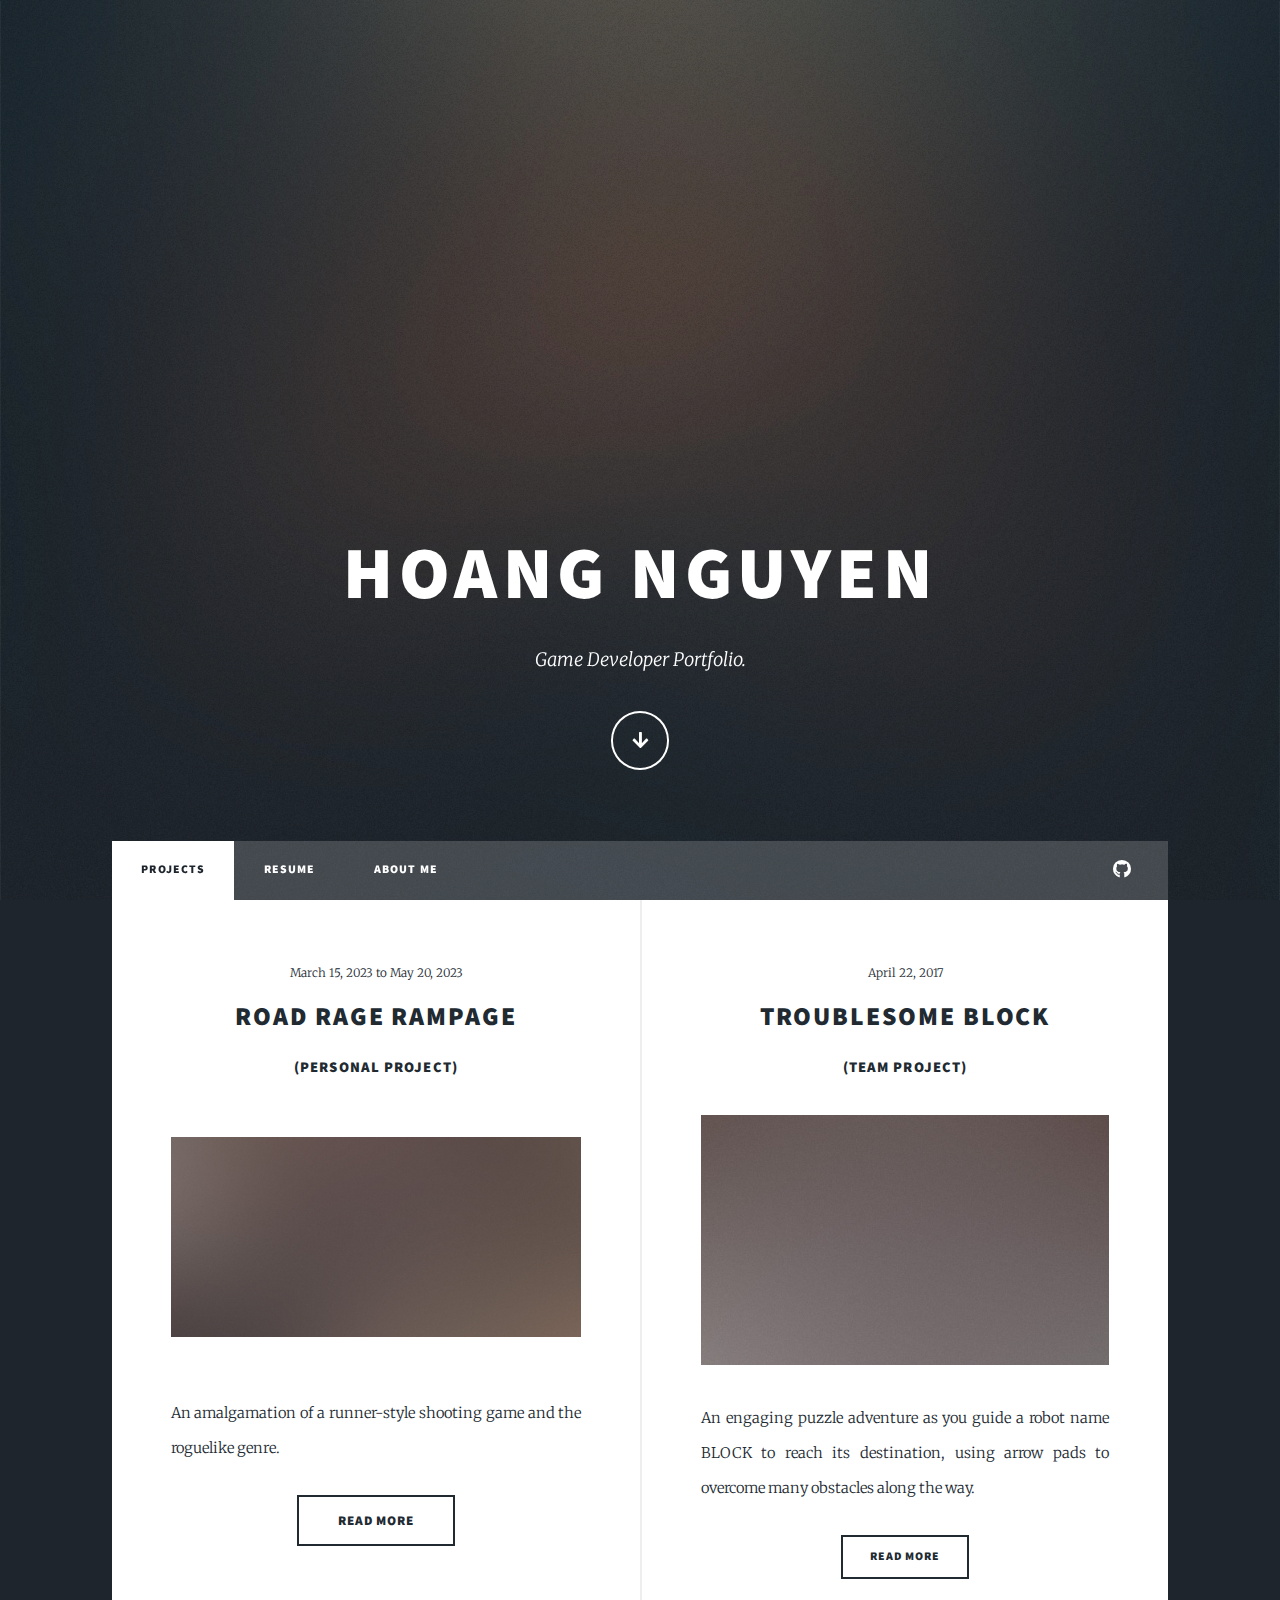
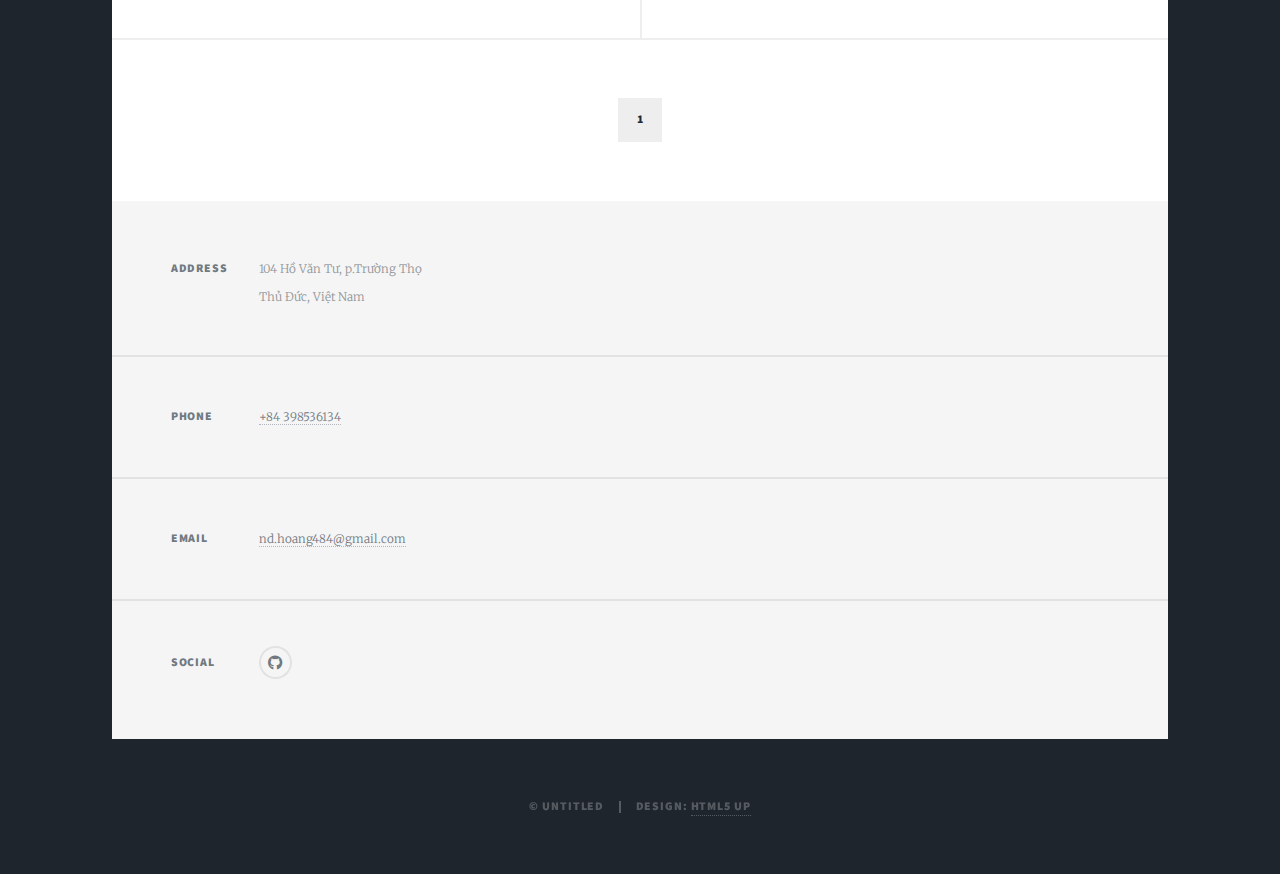
==== index.html @ 863457b5 "Add files via upload" ====
<!DOCTYPE HTML>
<!--
	Massively by HTML5 UP
	html5up.net | @ajlkn
	Free for personal and commercial use under the CCA 3.0 license (html5up.net/license)
-->
<html>
	<head>
		<title>HoangNguyen's Portfolio</title>
		<meta charset="utf-8" />
		<meta name="viewport" content="width=device-width, initial-scale=1, user-scalable=no" />
		<link rel="stylesheet" href="assets/css/main.css" />
		<noscript><link rel="stylesheet" href="assets/css/noscript.css" /></noscript>
	</head>
	<body class="is-preload">

		<!-- Wrapper -->
			<div id="wrapper" class="fade-in">

				<!-- Intro -->
					<div id="intro">
						<h1>Hoang Nguyen</h1>
						<p>Game Developer Portfolio.</p>
						<ul class="actions">
							<li><a href="#header" class="button icon solid solo fa-arrow-down scrolly">Continue</a></li>
						</ul>
					</div>

				<!-- Header -->
					<header id="header">
						<a class="logo">Projects</a>
					</header>

				<!-- Nav -->
					<nav id="nav">
						<ul class="links">
							<li class="active"><a href="index.html">Projects</a></li>
							<li><a href="generic.html">Resume</a></li>
							<li><a href="elements.html">About me</a></li>
						</ul>
						<ul class="icons">
							<!-- <li><a href="#" class="icon brands fa-twitter"><span class="label">Twitter</span></a></li>
							<li><a href="#" class="icon brands fa-facebook-f"><span class="label">Facebook</span></a></li>
							<li><a href="#" class="icon brands fa-instagram"><span class="label">Instagram</span></a></li> -->
							<li><a href="#" class="icon brands fa-github"><span class="label">GitHub</span></a></li>
						</ul>
					</nav>

				<!-- Main -->
					<div id="main">
						<!-- Posts -->
							<section class="posts">
								<article>
									<header>
										<span class="date">March 15, 2023 to May 20, 2023</span>
										<h2><a href="roadragerampage.html">Road Rage Rampage</a></h2>
										<h4>(personal project)</h4>
									</header>
									<a class="image main"><img src="images/pic01.jpg" alt="" /></a>
									<p>An amalgamation of a runner-style shooting game and the roguelike genre.</p>
									<ul class="actions special">
										<li><a href="roadragerampage.html" class="button large">Read more</a></li>
									</ul>
								</article>

								<article>
									<header>
										<span class="date">April 22, 2017</span>
										<h2><a href="troublesomeBlock.html">Troublesome BLOCK</a></h2>
										<h4>(team project)</h4>
									</header>
									<a href="#" class="image fit"><img src="images/pic03.jpg" alt="" /></a>
									<p>An engaging puzzle adventure as you guide a robot name BLOCK to reach its destination, using arrow pads to overcome many obstacles along the way.</p>
									<ul class="actions special">
										<li><a href="troublesomeBlock.html" class="button">Read more</a></li>
									</ul>
								</article>
								
							</section>

						<!-- Footer -->
							<footer>
								<div class="pagination">
									<!--<a href="#" class="previous">Prev</a>-->
									<a href="#" class="page active">1</a>
									<!-- <a href="#" class="page">2</a>
									<a href="#" class="page">3</a>
									<span class="extra">&hellip;</span>
									<a href="#" class="page">8</a>
									<a href="#" class="page">9</a>
									<a href="#" class="page">10</a>
									<a href="#" class="next">Next</a> -->
								</div>
							</footer>

					</div>

				<!-- Footer -->
					<footer id="footer">
						<section class="split contact">
							<section class="alt">
								<h3>Address</h3>
								<p>104 Hồ Văn Tư, p.Trường Thọ<br />
								Thủ Đức, Việt Nam</p>
							</section>
							<section>
								<h3>Phone</h3>
								<p><a>+84 398536134</a></p>
							</section>
							<section>
								<h3>Email</h3>
								<p><a>nd.hoang484@gmail.com</a></p>
							</section>
							<section>
								<h3>Social</h3>
								<ul class="icons alt">
									<li><a href="#" class="icon brands alt fa-github"><span class="label">GitHub</span></a></li>
								</ul>
							</section>
						</section>
					</footer>

				<!-- Copyright -->
					<div id="copyright">
						<ul><li>&copy; Untitled</li><li>Design: <a href="https://html5up.net">HTML5 UP</a></li></ul>
					</div>

			</div>

		<!-- Scripts -->
			<script src="assets/js/jquery.min.js"></script>
			<script src="assets/js/jquery.scrollex.min.js"></script>
			<script src="assets/js/jquery.scrolly.min.js"></script>
			<script src="assets/js/browser.min.js"></script>
			<script src="assets/js/breakpoints.min.js"></script>
			<script src="assets/js/util.js"></script>
			<script src="assets/js/main.js"></script>

	</body>
</html>
---- assets/css/main.css ----
@import url(fontawesome-all.min.css);
@import url("https://fonts.googleapis.com/css?family=Merriweather:300,700,300italic,700italic|Source+Sans+Pro:900");

/*
	Massively by HTML5 UP
	html5up.net | @ajlkn
	Free for personal and commercial use under the CCA 3.0 license (html5up.net/license)
*/
/* Three image containers (use 25% for four, and 50% for two, etc) */
.column {
	float: left;
	width: 33%;
	padding: 5px;
  }
  
  /* Clear floats after image containers */
  .row::after {
	content: "";
	clear: both;
	display: table;
  }

.video-container {
	position: relative;
	padding-bottom: 56.25%; /* 16:9 */
	height: 0;
  }
  .video-container iframe {
	position: absolute;
	top: 0;
	left: 0;
	width: 80%;
	height: 80%;
  }
html, body, div, span, applet, object,
iframe, h1, h2, h3, h4, h5, h6, p, blockquote,
pre, a, abbr, acronym, address, big, cite,
code, del, dfn, em, img, ins, kbd, q, s, samp,
small, strike, strong, sub, sup, tt, var, b,
u, i, center, dl, dt, dd, ol, ul, li, fieldset,
form, label, legend, table, caption, tbody,
tfoot, thead, tr, th, td, article, aside,
canvas, details, embed, figure, figcaption,
footer, header, hgroup, menu, nav, output, ruby,
section, summary, time, mark, audio, video {
	margin: 0;
	padding: 0;
	border: 0;
	font-size: 100%;
	font: inherit;
	vertical-align: baseline;}

article, aside, details, figcaption, figure,
footer, header, hgroup, menu, nav, section {
	display: block;}

body {
	line-height: 1;
}

ol, ul {
	list-style: none;
}

blockquote, q {
	quotes: none;
}

	blockquote:before, blockquote:after, q:before, q:after {
		content: '';
		content: none;
	}

table {
	border-collapse: collapse;
	border-spacing: 0;
}

body {
	-webkit-text-size-adjust: none;
}

mark {
	background-color: transparent;
	color: inherit;
}

input::-moz-focus-inner {
	border: 0;
	padding: 0;
}

input, select, textarea {
	-moz-appearance: none;
	-webkit-appearance: none;
	-ms-appearance: none;
	appearance: none;
}

/* Basic */

	@-ms-viewport {
		width: device-width;
	}

	body {
		-ms-overflow-style: scrollbar;
	}

	@media screen and (max-width: 480px) {

		html, body {
			min-width: 320px;
		}

	}

	html {
		box-sizing: border-box;
	}

	*, *:before, *:after {
		box-sizing: inherit;
	}

	body {
		background-color: #1e252d;
	}

		body.is-preload *, body.is-preload *:before, body.is-preload *:after {
			-moz-animation: none !important;
			-webkit-animation: none !important;
			-ms-animation: none !important;
			animation: none !important;
			-moz-transition: none !important;
			-webkit-transition: none !important;
			-ms-transition: none !important;
			transition: none !important;
		}

/* Type */

	html {
		font-size: 13pt;
	}

		@media screen and (max-width: 1680px) {

			html {
				font-size: 12pt;
			}

		}

		@media screen and (max-width: 1280px) {

			html {
				font-size: 11pt;
			}

		}

		@media screen and (max-width: 360px) {

			html {
				font-size: 10pt;
			}

		}

	body {
		color: #212931;
	}

	body, input, select, textarea {
		font-family: "Merriweather", Georgia, serif;
		font-weight: 300;
		font-size: 1rem;
		line-height: 2.375;
	}

	a {
		-moz-transition: color 0.2s ease-in-out, background-color 0.2s ease-in-out, border-color 0.2s ease-in-out, box-shadow 0.2s ease-in-out;
		-webkit-transition: color 0.2s ease-in-out, background-color 0.2s ease-in-out, border-color 0.2s ease-in-out, box-shadow 0.2s ease-in-out;
		-ms-transition: color 0.2s ease-in-out, background-color 0.2s ease-in-out, border-color 0.2s ease-in-out, box-shadow 0.2s ease-in-out;
		transition: color 0.2s ease-in-out, background-color 0.2s ease-in-out, border-color 0.2s ease-in-out, box-shadow 0.2s ease-in-out;
		border-bottom: dotted 1px;
		text-decoration: none;
	}

		a:hover {
			border-bottom-color: transparent;
		}

	strong, b {
		font-weight: 600;
	}

	em, i {
		font-style: italic;
	}

	p {
		text-align: justify;
		margin: 0 0 2rem 0;
	}

	h1, h2, h3, h4, h5, h6 {
		font-family: "Source Sans Pro", Helvetica, sans-serif;
		font-weight: 900;
		line-height: 1.5;
		letter-spacing: 0.075em;
		text-transform: uppercase;
		margin: 0 0 1rem 0;
	}

		h1 a, h2 a, h3 a, h4 a, h5 a, h6 a {
			border-bottom: 0;
			color: inherit;
			text-decoration: none;
		}

	h1 {
		font-size: 4rem;
		line-height: 1.1;
		margin: 0 0 2rem 0;
	}

	h2 {
		font-size: 1.75rem;
		line-height: 1.3;
		margin: 0 0 1.5rem 0;
	}

	h3 {
		font-size: 1.25rem;
		margin: 0 0 1.5rem 0;
	}

	h4 {
		font-size: 1rem;
	}

	h5 {
		font-size: 0.9rem;
	}

	h6 {
		font-size: 0.8rem;
	}

	sub {
		font-size: 0.8rem;
		position: relative;
		top: 0.5rem;
	}

	sup {
		font-size: 0.8rem;
		position: relative;
		top: -0.5rem;
	}

	blockquote {
		border-left: solid 4px;
		font-style: italic;
		margin: 0 0 2rem 0;
		padding: 0.5rem 0 0.5rem 2rem;
	}

	code {
		border: solid 2px;
		font-family: "Courier New", monospace;
		font-size: 0.9rem;
		margin: 0 0.25rem;
		padding: 0.25rem 0.65rem;
	}

	pre {
		-webkit-overflow-scrolling: touch;
		font-family: "Courier New", monospace;
		font-size: 0.9rem;
		margin: 0 0 2rem 0;
	}

		pre code {
			display: block;
			line-height: 1.75;
			padding: 1rem 1.5rem;
			overflow-x: auto;
		}

	hr {
		border: 0;
		border-bottom: solid 2px;
		margin: 3rem 0;
	}

		hr.major {
			margin: 5rem 0;
		}

	.align-left {
		text-align: left;
	}

	.align-center {
		text-align: center;
	}

	.align-right {
		text-align: right;
	}

	input, select, textarea {
		color: #212931;
	}

	a {
		color: #212931;
		border-bottom-color: rgba(33, 41, 49, 0.5);
	}

		a:hover {
			border-bottom-color: transparent;
			color: #18bfef !important;
		}

	strong, b {
		color: #212931;
	}

	h1, h2, h3, h4, h5, h6 {
		color: #212931;
	}

	blockquote {
		border-left-color: #eeeeee;
	}

	code {
		background: rgba(220, 220, 220, 0.25);
		border-color: #eeeeee;
	}

	hr {
		border-bottom-color: #eeeeee;
	}

/* Row */

	.row {
		display: flex;
		flex-wrap: wrap;
		box-sizing: border-box;
		align-items: stretch;
	}

		.row > * {
			box-sizing: border-box;
		}

		.row.gtr-uniform > * > :last-child {
			margin-bottom: 0;
		}

		.row.aln-left {
			justify-content: flex-start;
		}

		.row.aln-center {
			justify-content: center;
		}

		.row.aln-right {
			justify-content: flex-end;
		}

		.row.aln-top {
			align-items: flex-start;
		}

		.row.aln-middle {
			align-items: center;
		}

		.row.aln-bottom {
			align-items: flex-end;
		}

		.row > .imp {
			order: -1;
		}

		.row > .col-1 {
			width: 8.33333%;
		}

		.row > .off-1 {
			margin-left: 8.33333%;
		}

		.row > .col-2 {
			width: 16.66667%;
		}

		.row > .off-2 {
			margin-left: 16.66667%;
		}

		.row > .col-3 {
			width: 25%;
		}

		.row > .off-3 {
			margin-left: 25%;
		}

		.row > .col-4 {
			width: 33.33333%;
		}

		.row > .off-4 {
			margin-left: 33.33333%;
		}

		.row > .col-5 {
			width: 41.66667%;
		}

		.row > .off-5 {
			margin-left: 41.66667%;
		}

		.row > .col-6 {
			width: 50%;
		}

		.row > .off-6 {
			margin-left: 50%;
		}

		.row > .col-7 {
			width: 58.33333%;
		}

		.row > .off-7 {
			margin-left: 58.33333%;
		}

		.row > .col-8 {
			width: 66.66667%;
		}

		.row > .off-8 {
			margin-left: 66.66667%;
		}

		.row > .col-9 {
			width: 75%;
		}

		.row > .off-9 {
			margin-left: 75%;
		}

		.row > .col-10 {
			width: 83.33333%;
		}

		.row > .off-10 {
			margin-left: 83.33333%;
		}

		.row > .col-11 {
			width: 91.66667%;
		}

		.row > .off-11 {
			margin-left: 91.66667%;
		}

		.row > .col-12 {
			width: 100%;
		}

		.row > .off-12 {
			margin-left: 100%;
		}

		.row.gtr-0 {
			margin-top: 0;
			margin-left: 0rem;
		}

			.row.gtr-0 > * {
				padding: 0 0 0 0rem;
			}

			.row.gtr-0.gtr-uniform {
				margin-top: 0rem;
			}

				.row.gtr-0.gtr-uniform > * {
					padding-top: 0rem;
				}

		.row.gtr-25 {
			margin-top: 0;
			margin-left: -0.375rem;
		}

			.row.gtr-25 > * {
				padding: 0 0 0 0.375rem;
			}

			.row.gtr-25.gtr-uniform {
				margin-top: -0.375rem;
			}

				.row.gtr-25.gtr-uniform > * {
					padding-top: 0.375rem;
				}

		.row.gtr-50 {
			margin-top: 0;
			margin-left: -0.75rem;
		}

			.row.gtr-50 > * {
				padding: 0 0 0 0.75rem;
			}

			.row.gtr-50.gtr-uniform {
				margin-top: -0.75rem;
			}

				.row.gtr-50.gtr-uniform > * {
					padding-top: 0.75rem;
				}

		.row {
			margin-top: 0;
			margin-left: -1.5rem;
		}

			.row > * {
				padding: 0 0 0 1.5rem;
			}

			.row.gtr-uniform {
				margin-top: -1.5rem;
			}

				.row.gtr-uniform > * {
					padding-top: 1.5rem;
				}

		.row.gtr-150 {
			margin-top: 0;
			margin-left: -2.25rem;
		}

			.row.gtr-150 > * {
				padding: 0 0 0 2.25rem;
			}

			.row.gtr-150.gtr-uniform {
				margin-top: -2.25rem;
			}

				.row.gtr-150.gtr-uniform > * {
					padding-top: 2.25rem;
				}

		.row.gtr-200 {
			margin-top: 0;
			margin-left: -3rem;
		}

			.row.gtr-200 > * {
				padding: 0 0 0 3rem;
			}

			.row.gtr-200.gtr-uniform {
				margin-top: -3rem;
			}

				.row.gtr-200.gtr-uniform > * {
					padding-top: 3rem;
				}

		@media screen and (max-width: 1680px) {

			.row {
				display: flex;
				flex-wrap: wrap;
				box-sizing: border-box;
				align-items: stretch;
			}

				.row > * {
					box-sizing: border-box;
				}

				.row.gtr-uniform > * > :last-child {
					margin-bottom: 0;
				}

				.row.aln-left {
					justify-content: flex-start;
				}

				.row.aln-center {
					justify-content: center;
				}

				.row.aln-right {
					justify-content: flex-end;
				}

				.row.aln-top {
					align-items: flex-start;
				}

				.row.aln-middle {
					align-items: center;
				}

				.row.aln-bottom {
					align-items: flex-end;
				}

				.row > .imp-xlarge {
					order: -1;
				}

				.row > .col-1-xlarge {
					width: 8.33333%;
				}

				.row > .off-1-xlarge {
					margin-left: 8.33333%;
				}

				.row > .col-2-xlarge {
					width: 16.66667%;
				}

				.row > .off-2-xlarge {
					margin-left: 16.66667%;
				}

				.row > .col-3-xlarge {
					width: 25%;
				}

				.row > .off-3-xlarge {
					margin-left: 25%;
				}

				.row > .col-4-xlarge {
					width: 33.33333%;
				}

				.row > .off-4-xlarge {
					margin-left: 33.33333%;
				}

				.row > .col-5-xlarge {
					width: 41.66667%;
				}

				.row > .off-5-xlarge {
					margin-left: 41.66667%;
				}

				.row > .col-6-xlarge {
					width: 50%;
				}

				.row > .off-6-xlarge {
					margin-left: 50%;
				}

				.row > .col-7-xlarge {
					width: 58.33333%;
				}

				.row > .off-7-xlarge {
					margin-left: 58.33333%;
				}

				.row > .col-8-xlarge {
					width: 66.66667%;
				}

				.row > .off-8-xlarge {
					margin-left: 66.66667%;
				}

				.row > .col-9-xlarge {
					width: 75%;
				}

				.row > .off-9-xlarge {
					margin-left: 75%;
				}

				.row > .col-10-xlarge {
					width: 83.33333%;
				}

				.row > .off-10-xlarge {
					margin-left: 83.33333%;
				}

				.row > .col-11-xlarge {
					width: 91.66667%;
				}

				.row > .off-11-xlarge {
					margin-left: 91.66667%;
				}

				.row > .col-12-xlarge {
					width: 100%;
				}

				.row > .off-12-xlarge {
					margin-left: 100%;
				}

				.row.gtr-0 {
					margin-top: 0;
					margin-left: 0rem;
				}

					.row.gtr-0 > * {
						padding: 0 0 0 0rem;
					}

					.row.gtr-0.gtr-uniform {
						margin-top: 0rem;
					}

						.row.gtr-0.gtr-uniform > * {
							padding-top: 0rem;
						}

				.row.gtr-25 {
					margin-top: 0;
					margin-left: -0.375rem;
				}

					.row.gtr-25 > * {
						padding: 0 0 0 0.375rem;
					}

					.row.gtr-25.gtr-uniform {
						margin-top: -0.375rem;
					}

						.row.gtr-25.gtr-uniform > * {
							padding-top: 0.375rem;
						}

				.row.gtr-50 {
					margin-top: 0;
					margin-left: -0.75rem;
				}

					.row.gtr-50 > * {
						padding: 0 0 0 0.75rem;
					}

					.row.gtr-50.gtr-uniform {
						margin-top: -0.75rem;
					}

						.row.gtr-50.gtr-uniform > * {
							padding-top: 0.75rem;
						}

				.row {
					margin-top: 0;
					margin-left: -1.5rem;
				}

					.row > * {
						padding: 0 0 0 1.5rem;
					}

					.row.gtr-uniform {
						margin-top: -1.5rem;
					}

						.row.gtr-uniform > * {
							padding-top: 1.5rem;
						}

				.row.gtr-150 {
					margin-top: 0;
					margin-left: -2.25rem;
				}

					.row.gtr-150 > * {
						padding: 0 0 0 2.25rem;
					}

					.row.gtr-150.gtr-uniform {
						margin-top: -2.25rem;
					}

						.row.gtr-150.gtr-uniform > * {
							padding-top: 2.25rem;
						}

				.row.gtr-200 {
					margin-top: 0;
					margin-left: -3rem;
				}

					.row.gtr-200 > * {
						padding: 0 0 0 3rem;
					}

					.row.gtr-200.gtr-uniform {
						margin-top: -3rem;
					}

						.row.gtr-200.gtr-uniform > * {
							padding-top: 3rem;
						}

		}

		@media screen and (max-width: 1280px) {

			.row {
				display: flex;
				flex-wrap: wrap;
				box-sizing: border-box;
				align-items: stretch;
			}

				.row > * {
					box-sizing: border-box;
				}

				.row.gtr-uniform > * > :last-child {
					margin-bottom: 0;
				}

				.row.aln-left {
					justify-content: flex-start;
				}

				.row.aln-center {
					justify-content: center;
				}

				.row.aln-right {
					justify-content: flex-end;
				}

				.row.aln-top {
					align-items: flex-start;
				}

				.row.aln-middle {
					align-items: center;
				}

				.row.aln-bottom {
					align-items: flex-end;
				}

				.row > .imp-large {
					order: -1;
				}

				.row > .col-1-large {
					width: 8.33333%;
				}

				.row > .off-1-large {
					margin-left: 8.33333%;
				}

				.row > .col-2-large {
					width: 16.66667%;
				}

				.row > .off-2-large {
					margin-left: 16.66667%;
				}

				.row > .col-3-large {
					width: 25%;
				}

				.row > .off-3-large {
					margin-left: 25%;
				}

				.row > .col-4-large {
					width: 33.33333%;
				}

				.row > .off-4-large {
					margin-left: 33.33333%;
				}

				.row > .col-5-large {
					width: 41.66667%;
				}

				.row > .off-5-large {
					margin-left: 41.66667%;
				}

				.row > .col-6-large {
					width: 50%;
				}

				.row > .off-6-large {
					margin-left: 50%;
				}

				.row > .col-7-large {
					width: 58.33333%;
				}

				.row > .off-7-large {
					margin-left: 58.33333%;
				}

				.row > .col-8-large {
					width: 66.66667%;
				}

				.row > .off-8-large {
					margin-left: 66.66667%;
				}

				.row > .col-9-large {
					width: 75%;
				}

				.row > .off-9-large {
					margin-left: 75%;
				}

				.row > .col-10-large {
					width: 83.33333%;
				}

				.row > .off-10-large {
					margin-left: 83.33333%;
				}

				.row > .col-11-large {
					width: 91.66667%;
				}

				.row > .off-11-large {
					margin-left: 91.66667%;
				}

				.row > .col-12-large {
					width: 100%;
				}

				.row > .off-12-large {
					margin-left: 100%;
				}

				.row.gtr-0 {
					margin-top: 0;
					margin-left: 0rem;
				}

					.row.gtr-0 > * {
						padding: 0 0 0 0rem;
					}

					.row.gtr-0.gtr-uniform {
						margin-top: 0rem;
					}

						.row.gtr-0.gtr-uniform > * {
							padding-top: 0rem;
						}

				.row.gtr-25 {
					margin-top: 0;
					margin-left: -0.375rem;
				}

					.row.gtr-25 > * {
						padding: 0 0 0 0.375rem;
					}

					.row.gtr-25.gtr-uniform {
						margin-top: -0.375rem;
					}

						.row.gtr-25.gtr-uniform > * {
							padding-top: 0.375rem;
						}

				.row.gtr-50 {
					margin-top: 0;
					margin-left: -0.75rem;
				}

					.row.gtr-50 > * {
						padding: 0 0 0 0.75rem;
					}

					.row.gtr-50.gtr-uniform {
						margin-top: -0.75rem;
					}

						.row.gtr-50.gtr-uniform > * {
							padding-top: 0.75rem;
						}

				.row {
					margin-top: 0;
					margin-left: -1.5rem;
				}

					.row > * {
						padding: 0 0 0 1.5rem;
					}

					.row.gtr-uniform {
						margin-top: -1.5rem;
					}

						.row.gtr-uniform > * {
							padding-top: 1.5rem;
						}

				.row.gtr-150 {
					margin-top: 0;
					margin-left: -2.25rem;
				}

					.row.gtr-150 > * {
						padding: 0 0 0 2.25rem;
					}

					.row.gtr-150.gtr-uniform {
						margin-top: -2.25rem;
					}

						.row.gtr-150.gtr-uniform > * {
							padding-top: 2.25rem;
						}

				.row.gtr-200 {
					margin-top: 0;
					margin-left: -3rem;
				}

					.row.gtr-200 > * {
						padding: 0 0 0 3rem;
					}

					.row.gtr-200.gtr-uniform {
						margin-top: -3rem;
					}

						.row.gtr-200.gtr-uniform > * {
							padding-top: 3rem;
						}

		}

		@media screen and (max-width: 980px) {

			.row {
				display: flex;
				flex-wrap: wrap;
				box-sizing: border-box;
				align-items: stretch;
			}

				.row > * {
					box-sizing: border-box;
				}

				.row.gtr-uniform > * > :last-child {
					margin-bottom: 0;
				}

				.row.aln-left {
					justify-content: flex-start;
				}

				.row.aln-center {
					justify-content: center;
				}

				.row.aln-right {
					justify-content: flex-end;
				}

				.row.aln-top {
					align-items: flex-start;
				}

				.row.aln-middle {
					align-items: center;
				}

				.row.aln-bottom {
					align-items: flex-end;
				}

				.row > .imp-medium {
					order: -1;
				}

				.row > .col-1-medium {
					width: 8.33333%;
				}

				.row > .off-1-medium {
					margin-left: 8.33333%;
				}

				.row > .col-2-medium {
					width: 16.66667%;
				}

				.row > .off-2-medium {
					margin-left: 16.66667%;
				}

				.row > .col-3-medium {
					width: 25%;
				}

				.row > .off-3-medium {
					margin-left: 25%;
				}

				.row > .col-4-medium {
					width: 33.33333%;
				}

				.row > .off-4-medium {
					margin-left: 33.33333%;
				}

				.row > .col-5-medium {
					width: 41.66667%;
				}

				.row > .off-5-medium {
					margin-left: 41.66667%;
				}

				.row > .col-6-medium {
					width: 50%;
				}

				.row > .off-6-medium {
					margin-left: 50%;
				}

				.row > .col-7-medium {
					width: 58.33333%;
				}

				.row > .off-7-medium {
					margin-left: 58.33333%;
				}

				.row > .col-8-medium {
					width: 66.66667%;
				}

				.row > .off-8-medium {
					margin-left: 66.66667%;
				}

				.row > .col-9-medium {
					width: 75%;
				}

				.row > .off-9-medium {
					margin-left: 75%;
				}

				.row > .col-10-medium {
					width: 83.33333%;
				}

				.row > .off-10-medium {
					margin-left: 83.33333%;
				}

				.row > .col-11-medium {
					width: 91.66667%;
				}

				.row > .off-11-medium {
					margin-left: 91.66667%;
				}

				.row > .col-12-medium {
					width: 100%;
				}

				.row > .off-12-medium {
					margin-left: 100%;
				}

				.row.gtr-0 {
					margin-top: 0;
					margin-left: 0rem;
				}

					.row.gtr-0 > * {
						padding: 0 0 0 0rem;
					}

					.row.gtr-0.gtr-uniform {
						margin-top: 0rem;
					}

						.row.gtr-0.gtr-uniform > * {
							padding-top: 0rem;
						}

				.row.gtr-25 {
					margin-top: 0;
					margin-left: -0.375rem;
				}

					.row.gtr-25 > * {
						padding: 0 0 0 0.375rem;
					}

					.row.gtr-25.gtr-uniform {
						margin-top: -0.375rem;
					}

						.row.gtr-25.gtr-uniform > * {
							padding-top: 0.375rem;
						}

				.row.gtr-50 {
					margin-top: 0;
					margin-left: -0.75rem;
				}

					.row.gtr-50 > * {
						padding: 0 0 0 0.75rem;
					}

					.row.gtr-50.gtr-uniform {
						margin-top: -0.75rem;
					}

						.row.gtr-50.gtr-uniform > * {
							padding-top: 0.75rem;
						}

				.row {
					margin-top: 0;
					margin-left: -1.5rem;
				}

					.row > * {
						padding: 0 0 0 1.5rem;
					}

					.row.gtr-uniform {
						margin-top: -1.5rem;
					}

						.row.gtr-uniform > * {
							padding-top: 1.5rem;
						}

				.row.gtr-150 {
					margin-top: 0;
					margin-left: -2.25rem;
				}

					.row.gtr-150 > * {
						padding: 0 0 0 2.25rem;
					}

					.row.gtr-150.gtr-uniform {
						margin-top: -2.25rem;
					}

						.row.gtr-150.gtr-uniform > * {
							padding-top: 2.25rem;
						}

				.row.gtr-200 {
					margin-top: 0;
					margin-left: -3rem;
				}

					.row.gtr-200 > * {
						padding: 0 0 0 3rem;
					}

					.row.gtr-200.gtr-uniform {
						margin-top: -3rem;
					}

						.row.gtr-200.gtr-uniform > * {
							padding-top: 3rem;
						}

		}

		@media screen and (max-width: 736px) {

			.row {
				display: flex;
				flex-wrap: wrap;
				box-sizing: border-box;
				align-items: stretch;
			}

				.row > * {
					box-sizing: border-box;
				}

				.row.gtr-uniform > * > :last-child {
					margin-bottom: 0;
				}

				.row.aln-left {
					justify-content: flex-start;
				}

				.row.aln-center {
					justify-content: center;
				}

				.row.aln-right {
					justify-content: flex-end;
				}

				.row.aln-top {
					align-items: flex-start;
				}

				.row.aln-middle {
					align-items: center;
				}

				.row.aln-bottom {
					align-items: flex-end;
				}

				.row > .imp-small {
					order: -1;
				}

				.row > .col-1-small {
					width: 8.33333%;
				}

				.row > .off-1-small {
					margin-left: 8.33333%;
				}

				.row > .col-2-small {
					width: 16.66667%;
				}

				.row > .off-2-small {
					margin-left: 16.66667%;
				}

				.row > .col-3-small {
					width: 25%;
				}

				.row > .off-3-small {
					margin-left: 25%;
				}

				.row > .col-4-small {
					width: 33.33333%;
				}

				.row > .off-4-small {
					margin-left: 33.33333%;
				}

				.row > .col-5-small {
					width: 41.66667%;
				}

				.row > .off-5-small {
					margin-left: 41.66667%;
				}

				.row > .col-6-small {
					width: 50%;
				}

				.row > .off-6-small {
					margin-left: 50%;
				}

				.row > .col-7-small {
					width: 58.33333%;
				}

				.row > .off-7-small {
					margin-left: 58.33333%;
				}

				.row > .col-8-small {
					width: 66.66667%;
				}

				.row > .off-8-small {
					margin-left: 66.66667%;
				}

				.row > .col-9-small {
					width: 75%;
				}

				.row > .off-9-small {
					margin-left: 75%;
				}

				.row > .col-10-small {
					width: 83.33333%;
				}

				.row > .off-10-small {
					margin-left: 83.33333%;
				}

				.row > .col-11-small {
					width: 91.66667%;
				}

				.row > .off-11-small {
					margin-left: 91.66667%;
				}

				.row > .col-12-small {
					width: 100%;
				}

				.row > .off-12-small {
					margin-left: 100%;
				}

				.row.gtr-0 {
					margin-top: 0;
					margin-left: 0rem;
				}

					.row.gtr-0 > * {
						padding: 0 0 0 0rem;
					}

					.row.gtr-0.gtr-uniform {
						margin-top: 0rem;
					}

						.row.gtr-0.gtr-uniform > * {
							padding-top: 0rem;
						}

				.row.gtr-25 {
					margin-top: 0;
					margin-left: -0.375rem;
				}

					.row.gtr-25 > * {
						padding: 0 0 0 0.375rem;
					}

					.row.gtr-25.gtr-uniform {
						margin-top: -0.375rem;
					}

						.row.gtr-25.gtr-uniform > * {
							padding-top: 0.375rem;
						}

				.row.gtr-50 {
					margin-top: 0;
					margin-left: -0.75rem;
				}

					.row.gtr-50 > * {
						padding: 0 0 0 0.75rem;
					}

					.row.gtr-50.gtr-uniform {
						margin-top: -0.75rem;
					}

						.row.gtr-50.gtr-uniform > * {
							padding-top: 0.75rem;
						}

				.row {
					margin-top: 0;
					margin-left: -1.5rem;
				}

					.row > * {
						padding: 0 0 0 1.5rem;
					}

					.row.gtr-uniform {
						margin-top: -1.5rem;
					}

						.row.gtr-uniform > * {
							padding-top: 1.5rem;
						}

				.row.gtr-150 {
					margin-top: 0;
					margin-left: -2.25rem;
				}

					.row.gtr-150 > * {
						padding: 0 0 0 2.25rem;
					}

					.row.gtr-150.gtr-uniform {
						margin-top: -2.25rem;
					}

						.row.gtr-150.gtr-uniform > * {
							padding-top: 2.25rem;
						}

				.row.gtr-200 {
					margin-top: 0;
					margin-left: -3rem;
				}

					.row.gtr-200 > * {
						padding: 0 0 0 3rem;
					}

					.row.gtr-200.gtr-uniform {
						margin-top: -3rem;
					}

						.row.gtr-200.gtr-uniform > * {
							padding-top: 3rem;
						}

		}

		@media screen and (max-width: 480px) {

			.row {
				display: flex;
				flex-wrap: wrap;
				box-sizing: border-box;
				align-items: stretch;
			}

				.row > * {
					box-sizing: border-box;
				}

				.row.gtr-uniform > * > :last-child {
					margin-bottom: 0;
				}

				.row.aln-left {
					justify-content: flex-start;
				}

				.row.aln-center {
					justify-content: center;
				}

				.row.aln-right {
					justify-content: flex-end;
				}

				.row.aln-top {
					align-items: flex-start;
				}

				.row.aln-middle {
					align-items: center;
				}

				.row.aln-bottom {
					align-items: flex-end;
				}

				.row > .imp-xsmall {
					order: -1;
				}

				.row > .col-1-xsmall {
					width: 8.33333%;
				}

				.row > .off-1-xsmall {
					margin-left: 8.33333%;
				}

				.row > .col-2-xsmall {
					width: 16.66667%;
				}

				.row > .off-2-xsmall {
					margin-left: 16.66667%;
				}

				.row > .col-3-xsmall {
					width: 25%;
				}

				.row > .off-3-xsmall {
					margin-left: 25%;
				}

				.row > .col-4-xsmall {
					width: 33.33333%;
				}

				.row > .off-4-xsmall {
					margin-left: 33.33333%;
				}

				.row > .col-5-xsmall {
					width: 41.66667%;
				}

				.row > .off-5-xsmall {
					margin-left: 41.66667%;
				}

				.row > .col-6-xsmall {
					width: 50%;
				}

				.row > .off-6-xsmall {
					margin-left: 50%;
				}

				.row > .col-7-xsmall {
					width: 58.33333%;
				}

				.row > .off-7-xsmall {
					margin-left: 58.33333%;
				}

				.row > .col-8-xsmall {
					width: 66.66667%;
				}

				.row > .off-8-xsmall {
					margin-left: 66.66667%;
				}

				.row > .col-9-xsmall {
					width: 75%;
				}

				.row > .off-9-xsmall {
					margin-left: 75%;
				}

				.row > .col-10-xsmall {
					width: 83.33333%;
				}

				.row > .off-10-xsmall {
					margin-left: 83.33333%;
				}

				.row > .col-11-xsmall {
					width: 91.66667%;
				}

				.row > .off-11-xsmall {
					margin-left: 91.66667%;
				}

				.row > .col-12-xsmall {
					width: 100%;
				}

				.row > .off-12-xsmall {
					margin-left: 100%;
				}

				.row.gtr-0 {
					margin-top: 0;
					margin-left: 0rem;
				}

					.row.gtr-0 > * {
						padding: 0 0 0 0rem;
					}

					.row.gtr-0.gtr-uniform {
						margin-top: 0rem;
					}

						.row.gtr-0.gtr-uniform > * {
							padding-top: 0rem;
						}

				.row.gtr-25 {
					margin-top: 0;
					margin-left: -0.375rem;
				}

					.row.gtr-25 > * {
						padding: 0 0 0 0.375rem;
					}

					.row.gtr-25.gtr-uniform {
						margin-top: -0.375rem;
					}

						.row.gtr-25.gtr-uniform > * {
							padding-top: 0.375rem;
						}

				.row.gtr-50 {
					margin-top: 0;
					margin-left: -0.75rem;
				}

					.row.gtr-50 > * {
						padding: 0 0 0 0.75rem;
					}

					.row.gtr-50.gtr-uniform {
						margin-top: -0.75rem;
					}

						.row.gtr-50.gtr-uniform > * {
							padding-top: 0.75rem;
						}

				.row {
					margin-top: 0;
					margin-left: -1.5rem;
				}

					.row > * {
						padding: 0 0 0 1.5rem;
					}

					.row.gtr-uniform {
						margin-top: -1.5rem;
					}

						.row.gtr-uniform > * {
							padding-top: 1.5rem;
						}

				.row.gtr-150 {
					margin-top: 0;
					margin-left: -2.25rem;
				}

					.row.gtr-150 > * {
						padding: 0 0 0 2.25rem;
					}

					.row.gtr-150.gtr-uniform {
						margin-top: -2.25rem;
					}

						.row.gtr-150.gtr-uniform > * {
							padding-top: 2.25rem;
						}

				.row.gtr-200 {
					margin-top: 0;
					margin-left: -3rem;
				}

					.row.gtr-200 > * {
						padding: 0 0 0 3rem;
					}

					.row.gtr-200.gtr-uniform {
						margin-top: -3rem;
					}

						.row.gtr-200.gtr-uniform > * {
							padding-top: 3rem;
						}

		}

		@media screen and (max-width: 360px) {

			.row {
				display: flex;
				flex-wrap: wrap;
				box-sizing: border-box;
				align-items: stretch;
			}

				.row > * {
					box-sizing: border-box;
				}

				.row.gtr-uniform > * > :last-child {
					margin-bottom: 0;
				}

				.row.aln-left {
					justify-content: flex-start;
				}

				.row.aln-center {
					justify-content: center;
				}

				.row.aln-right {
					justify-content: flex-end;
				}

				.row.aln-top {
					align-items: flex-start;
				}

				.row.aln-middle {
					align-items: center;
				}

				.row.aln-bottom {
					align-items: flex-end;
				}

				.row > .imp-xxsmall {
					order: -1;
				}

				.row > .col-1-xxsmall {
					width: 8.33333%;
				}

				.row > .off-1-xxsmall {
					margin-left: 8.33333%;
				}

				.row > .col-2-xxsmall {
					width: 16.66667%;
				}

				.row > .off-2-xxsmall {
					margin-left: 16.66667%;
				}

				.row > .col-3-xxsmall {
					width: 25%;
				}

				.row > .off-3-xxsmall {
					margin-left: 25%;
				}

				.row > .col-4-xxsmall {
					width: 33.33333%;
				}

				.row > .off-4-xxsmall {
					margin-left: 33.33333%;
				}

				.row > .col-5-xxsmall {
					width: 41.66667%;
				}

				.row > .off-5-xxsmall {
					margin-left: 41.66667%;
				}

				.row > .col-6-xxsmall {
					width: 50%;
				}

				.row > .off-6-xxsmall {
					margin-left: 50%;
				}

				.row > .col-7-xxsmall {
					width: 58.33333%;
				}

				.row > .off-7-xxsmall {
					margin-left: 58.33333%;
				}

				.row > .col-8-xxsmall {
					width: 66.66667%;
				}

				.row > .off-8-xxsmall {
					margin-left: 66.66667%;
				}

				.row > .col-9-xxsmall {
					width: 75%;
				}

				.row > .off-9-xxsmall {
					margin-left: 75%;
				}

				.row > .col-10-xxsmall {
					width: 83.33333%;
				}

				.row > .off-10-xxsmall {
					margin-left: 83.33333%;
				}

				.row > .col-11-xxsmall {
					width: 91.66667%;
				}

				.row > .off-11-xxsmall {
					margin-left: 91.66667%;
				}

				.row > .col-12-xxsmall {
					width: 100%;
				}

				.row > .off-12-xxsmall {
					margin-left: 100%;
				}

				.row.gtr-0 {
					margin-top: 0;
					margin-left: 0rem;
				}

					.row.gtr-0 > * {
						padding: 0 0 0 0rem;
					}

					.row.gtr-0.gtr-uniform {
						margin-top: 0rem;
					}

						.row.gtr-0.gtr-uniform > * {
							padding-top: 0rem;
						}

				.row.gtr-25 {
					margin-top: 0;
					margin-left: -0.375rem;
				}

					.row.gtr-25 > * {
						padding: 0 0 0 0.375rem;
					}

					.row.gtr-25.gtr-uniform {
						margin-top: -0.375rem;
					}

						.row.gtr-25.gtr-uniform > * {
							padding-top: 0.375rem;
						}

				.row.gtr-50 {
					margin-top: 0;
					margin-left: -0.75rem;
				}

					.row.gtr-50 > * {
						padding: 0 0 0 0.75rem;
					}

					.row.gtr-50.gtr-uniform {
						margin-top: -0.75rem;
					}

						.row.gtr-50.gtr-uniform > * {
							padding-top: 0.75rem;
						}

				.row {
					margin-top: 0;
					margin-left: -1.5rem;
				}

					.row > * {
						padding: 0 0 0 1.5rem;
					}

					.row.gtr-uniform {
						margin-top: -1.5rem;
					}

						.row.gtr-uniform > * {
							padding-top: 1.5rem;
						}

				.row.gtr-150 {
					margin-top: 0;
					margin-left: -2.25rem;
				}

					.row.gtr-150 > * {
						padding: 0 0 0 2.25rem;
					}

					.row.gtr-150.gtr-uniform {
						margin-top: -2.25rem;
					}

						.row.gtr-150.gtr-uniform > * {
							padding-top: 2.25rem;
						}

				.row.gtr-200 {
					margin-top: 0;
					margin-left: -3rem;
				}

					.row.gtr-200 > * {
						padding: 0 0 0 3rem;
					}

					.row.gtr-200.gtr-uniform {
						margin-top: -3rem;
					}

						.row.gtr-200.gtr-uniform > * {
							padding-top: 3rem;
						}

		}

/* Box */

	.box {
		border: solid 2px;
		margin-bottom: 2rem;
		padding: 1.5rem;
	}

		.box > :last-child,
		.box > :last-child > :last-child,
		.box > :last-child > :last-child > :last-child {
			margin-bottom: 0;
		}

		.box.alt {
			border: 0;
			border-radius: 0;
			padding: 0;
		}

	.box {
		border-color: #eeeeee;
	}

/* Button */

	input[type="submit"],
	input[type="reset"],
	input[type="button"],
	button,
	.button {
		-moz-appearance: none;
		-webkit-appearance: none;
		-ms-appearance: none;
		appearance: none;
		-moz-transition: background-color 0.2s ease-in-out, box-shadow 0.2s ease-in-out, color 0.2s ease-in-out;
		-webkit-transition: background-color 0.2s ease-in-out, box-shadow 0.2s ease-in-out, color 0.2s ease-in-out;
		-ms-transition: background-color 0.2s ease-in-out, box-shadow 0.2s ease-in-out, color 0.2s ease-in-out;
		transition: background-color 0.2s ease-in-out, box-shadow 0.2s ease-in-out, color 0.2s ease-in-out;
		border: 0;
		border-radius: 0;
		cursor: pointer;
		display: inline-block;
		font-family: "Source Sans Pro", Helvetica, sans-serif;
		font-size: 0.8rem;
		font-weight: 900;
		letter-spacing: 0.075em;
		height: 3rem;
		line-height: 3rem;
		padding: 0 2rem;
		text-align: center;
		text-decoration: none;
		text-transform: uppercase;
		white-space: nowrap;
	}

		input[type="submit"].icon:before,
		input[type="reset"].icon:before,
		input[type="button"].icon:before,
		button.icon:before,
		.button.icon:before {
			margin-right: 0.5rem;
		}

		input[type="submit"].icon.solo,
		input[type="reset"].icon.solo,
		input[type="button"].icon.solo,
		button.icon.solo,
		.button.icon.solo {
			position: relative;
			width: 4rem;
			height: 4rem;
			line-height: 4rem;
			border-radius: 4rem;
			text-indent: 4rem;
			overflow: hidden;
			padding: 0;
			white-space: nowrap;
		}

			input[type="submit"].icon.solo:before,
			input[type="reset"].icon.solo:before,
			input[type="button"].icon.solo:before,
			button.icon.solo:before,
			.button.icon.solo:before {
				position: absolute;
				display: block;
				top: 0;
				left: 0;
				width: inherit;
				height: inherit;
				line-height: inherit;
				font-size: 1.25rem;
				margin-right: 0;
				text-align: center;
				text-indent: 0;
			}

		input[type="submit"].fit,
		input[type="reset"].fit,
		input[type="button"].fit,
		button.fit,
		.button.fit {
			width: 100%;
		}

		input[type="submit"].small,
		input[type="reset"].small,
		input[type="button"].small,
		button.small,
		.button.small {
			font-size: 0.7rem;
			height: 2.5rem;
			line-height: 2.5rem;
			padding: 0 1.5rem;
		}

		input[type="submit"].large,
		input[type="reset"].large,
		input[type="button"].large,
		button.large,
		.button.large {
			font-size: 0.9rem;
			height: 3.5rem;
			line-height: 3.5rem;
			padding: 0 2.75rem;
		}

		@media screen and (max-width: 980px) {

			input[type="submit"],
			input[type="reset"],
			input[type="button"],
			button,
			.button {
				font-size: 0.9rem;
				height: 3.25rem;
				line-height: 3.25rem;
			}

				input[type="submit"].large,
				input[type="reset"].large,
				input[type="button"].large,
				button.large,
				.button.large {
					font-size: 1rem;
					height: 3.75rem;
					line-height: 3.75rem;
				}

		}

		input[type="submit"].disabled, input[type="submit"]:disabled,
		input[type="reset"].disabled,
		input[type="reset"]:disabled,
		input[type="button"].disabled,
		input[type="button"]:disabled,
		button.disabled,
		button:disabled,
		.button.disabled,
		.button:disabled {
			pointer-events: none;
			opacity: 0.25;
		}

	input[type="submit"],
	input[type="reset"],
	input[type="button"],
	button,
	.button {
		background-color: transparent;
		box-shadow: inset 0 0 0 2px #212931;
		color: #212931 !important;
	}

		input[type="submit"]:hover,
		input[type="reset"]:hover,
		input[type="button"]:hover,
		button:hover,
		.button:hover {
			box-shadow: inset 0 0 0 2px #18bfef;
			color: #18bfef !important;
		}

		input[type="submit"].primary,
		input[type="reset"].primary,
		input[type="button"].primary,
		button.primary,
		.button.primary {
			background-color: #212931;
			box-shadow: none;
			color: #ffffff !important;
		}

			input[type="submit"].primary:hover,
			input[type="reset"].primary:hover,
			input[type="button"].primary:hover,
			button.primary:hover,
			.button.primary:hover {
				background-color: #18bfef;
			}

/* Form */

	form {
		margin: 0 0 2rem 0;
	}

		form > :last-child {
			margin-bottom: 0;
		}

		form > .fields {
			display: -moz-flex;
			display: -webkit-flex;
			display: -ms-flex;
			display: flex;
			-moz-flex-wrap: wrap;
			-webkit-flex-wrap: wrap;
			-ms-flex-wrap: wrap;
			flex-wrap: wrap;
			width: calc(100% + 3rem);
			margin: -1.5rem 0 2rem -1.5rem;
		}

			form > .fields > .field {
				-moz-flex-grow: 0;
				-webkit-flex-grow: 0;
				-ms-flex-grow: 0;
				flex-grow: 0;
				-moz-flex-shrink: 0;
				-webkit-flex-shrink: 0;
				-ms-flex-shrink: 0;
				flex-shrink: 0;
				padding: 1.5rem 0 0 1.5rem;
				width: calc(100% - 1.5rem);
			}

				form > .fields > .field.half {
					width: calc(50% - 0.75rem);
				}

				form > .fields > .field.third {
					width: calc(100%/3 - 0.5rem);
				}

				form > .fields > .field.quarter {
					width: calc(25% - 0.375rem);
				}

		@media screen and (max-width: 480px) {

			form > .fields {
				width: calc(100% + 3rem);
				margin: -1.5rem 0 2rem -1.5rem;
			}

				form > .fields > .field {
					padding: 1.5rem 0 0 1.5rem;
					width: calc(100% - 1.5rem);
				}

					form > .fields > .field.half {
						width: calc(100% - 1.5rem);
					}

					form > .fields > .field.third {
						width: calc(100% - 1.5rem);
					}

					form > .fields > .field.quarter {
						width: calc(100% - 1.5rem);
					}

		}

	label {
		display: block;
		font-family: "Source Sans Pro", Helvetica, sans-serif;
		font-weight: 900;
		line-height: 1.5;
		letter-spacing: 0.075em;
		font-size: 0.8rem;
		text-transform: uppercase;
		margin: 0 0 0.75rem 0;
	}

		@media screen and (max-width: 980px) {

			label {
				font-size: 0.9rem;
			}

		}

	input[type="text"],
	input[type="password"],
	input[type="email"],
	select,
	textarea {
		-moz-appearance: none;
		-webkit-appearance: none;
		-ms-appearance: none;
		appearance: none;
		background: transparent;
		border-radius: 0;
		border: solid 2px;
		color: inherit;
		display: block;
		outline: 0;
		padding: 0 1rem;
		text-decoration: none;
		width: 100%;
	}

		input[type="text"]:invalid,
		input[type="password"]:invalid,
		input[type="email"]:invalid,
		select:invalid,
		textarea:invalid {
			box-shadow: none;
		}

	select {
		background-size: 1.25rem;
		background-repeat: no-repeat;
		background-position: calc(100% - 1rem) center;
		height: 3rem;
		padding-right: 3rem;
		text-overflow: ellipsis;
	}

		select:focus::-ms-value {
			background-color: transparent;
		}

		select::-ms-expand {
			display: none;
		}

	input[type="text"],
	input[type="password"],
	input[type="email"],
	select {
		height: 3rem;
	}

	textarea {
		padding: 0.75rem 1rem;
	}

	input[type="checkbox"],
	input[type="radio"] {
		-moz-appearance: none;
		-webkit-appearance: none;
		-ms-appearance: none;
		appearance: none;
		display: block;
		float: left;
		margin-right: -2rem;
		opacity: 0;
		width: 1rem;
		z-index: -1;
	}

		input[type="checkbox"] + label,
		input[type="radio"] + label {
			text-decoration: none;
			cursor: pointer;
			display: inline-block;
			font-size: 1rem;
			letter-spacing: 0;
			font-family: "Merriweather", Georgia, serif;
			text-transform: none;
			font-weight: 300;
			padding-left: 2.8rem;
			padding-right: 1rem;
			position: relative;
		}

			input[type="checkbox"] + label:before,
			input[type="radio"] + label:before {
				-moz-osx-font-smoothing: grayscale;
				-webkit-font-smoothing: antialiased;
				display: inline-block;
				font-style: normal;
				font-variant: normal;
				text-rendering: auto;
				line-height: 1;
				text-transform: none !important;
				font-family: 'Font Awesome 5 Free';
				font-weight: 900;
			}

			input[type="checkbox"] + label:before,
			input[type="radio"] + label:before {
				border-radius: 0;
				border: solid 2px;
				content: '';
				display: inline-block;
				font-size: 0.8rem;
				height: 1.8rem;
				left: 0;
				line-height: 1.65rem;
				position: absolute;
				text-align: center;
				top: -0.125rem;
				width: 1.8rem;
			}

		input[type="checkbox"]:checked + label:before,
		input[type="radio"]:checked + label:before {
			content: '\f00c';
		}

	input[type="checkbox"] + label:before {
		border-radius: 0;
	}

	input[type="radio"] + label:before {
		border-radius: 100%;
	}

	::-webkit-input-placeholder {
		opacity: 1.0;
	}

	:-moz-placeholder {
		opacity: 1.0;
	}

	::-moz-placeholder {
		opacity: 1.0;
	}

	:-ms-input-placeholder {
		opacity: 1.0;
	}

	label {
		color: #212931;
	}

	input[type="text"],
	input[type="password"],
	input[type="email"],
	select,
	textarea {
		border-color: #eeeeee;
	}

		input[type="text"]:focus,
		input[type="password"]:focus,
		input[type="email"]:focus,
		select:focus,
		textarea:focus {
			border-color: #18bfef;
		}

	select {
		background-image: url("data:image/svg+xml;charset=utf8,%3Csvg xmlns='http://www.w3.org/2000/svg' width='40' height='40' preserveAspectRatio='none' viewBox='0 0 40 40'%3E%3Cpath d='M9.4,12.3l10.4,10.4l10.4-10.4c0.2-0.2,0.5-0.4,0.9-0.4c0.3,0,0.6,0.1,0.9,0.4l3.3,3.3c0.2,0.2,0.4,0.5,0.4,0.9 c0,0.4-0.1,0.6-0.4,0.9L20.7,31.9c-0.2,0.2-0.5,0.4-0.9,0.4c-0.3,0-0.6-0.1-0.9-0.4L4.3,17.3c-0.2-0.2-0.4-0.5-0.4-0.9 c0-0.4,0.1-0.6,0.4-0.9l3.3-3.3c0.2-0.2,0.5-0.4,0.9-0.4S9.1,12.1,9.4,12.3z' fill='%23eeeeee' /%3E%3C/svg%3E");
	}

		select option {
			background-color: #ffffff;
			color: #212931;
		}

	.select-wrapper:before {
		color: #eeeeee;
	}

	input[type="checkbox"] + label,
	input[type="radio"] + label {
		color: #212931;
	}

		input[type="checkbox"] + label:before,
		input[type="radio"] + label:before {
			border-color: #eeeeee;
		}

	input[type="checkbox"]:checked + label:before,
	input[type="radio"]:checked + label:before {
		background-color: #212931;
		border-color: #212931;
		color: #ffffff;
	}

	input[type="checkbox"]:focus + label:before,
	input[type="radio"]:focus + label:before {
		border-color: #18bfef;
	}

	::-webkit-input-placeholder {
		color: #909498 !important;
	}

	:-moz-placeholder {
		color: #909498 !important;
	}

	::-moz-placeholder {
		color: #909498 !important;
	}

	:-ms-input-placeholder {
		color: #909498 !important;
	}

	.formerize-placeholder {
		color: #909498 !important;
	}

/* Icon */

	.icon {
		text-decoration: none;
		border-bottom: none;
		position: relative;
	}

		.icon:before {
			-moz-osx-font-smoothing: grayscale;
			-webkit-font-smoothing: antialiased;
			display: inline-block;
			font-style: normal;
			font-variant: normal;
			text-rendering: auto;
			line-height: 1;
			text-transform: none !important;
			font-family: 'Font Awesome 5 Free';
			font-weight: 400;
		}

		.icon > .label {
			display: none;
		}

		.icon:before {
			line-height: inherit;
		}

		.icon.solid:before {
			font-weight: 900;
		}

		.icon.brands:before {
			font-family: 'Font Awesome 5 Brands';
		}

/* Image */

	.image {
		border: 0;
		display: inline-block;
		position: relative;
	}

		.image img {
			display: block;
		}

		.image.left, .image.right {
			max-width: 40%;
		}

			.image.left img, .image.right img {
				width: 100%;
			}

		.image.left {
			float: left;
			margin: 0 2rem 2rem 0;
			top: 0.75rem;
		}

		.image.right {
			float: right;
			margin: 0 0 2rem 2rem;
			top: 0.75rem;
		}

		.image.fit {
			display: block;
			margin: 2.5rem 0;
			width: 100%;
		}

			.image.fit:first-child {
				margin-top: 0;
			}

			.image.fit img {
				width: 100%;
			}

		.image.main {
			display: block;
			margin: 4rem 0;
			width: 100%;
		}

			.image.main:first-child {
				margin-top: 0;
			}

			.image.main img {
				width: 100%;
			}

		@media screen and (max-width: 736px) {

			.image.fit {
				margin: 2rem 0;
			}

			.image.main {
				margin: 2rem 0;
			}

		}

	a.image {
		overflow: hidden;
	}

		a.image img {
			-moz-transition: -moz-transform 0.2s ease-out;
			-webkit-transition: -webkit-transform 0.2s ease-out;
			-ms-transition: -ms-transform 0.2s ease-out;
			transition: transform 0.2s ease-out;
		}

		a.image:hover img {
			-moz-transform: scale(1.05);
			-webkit-transform: scale(1.05);
			-ms-transform: scale(1.05);
			transform: scale(1.05);
		}

/* Actions */

	ul.actions {
		display: -moz-flex;
		display: -webkit-flex;
		display: -ms-flex;
		display: flex;
		cursor: default;
		list-style: none;
		margin-left: -1rem;
		padding-left: 0;
	}

		ul.actions li {
			padding: 0 0 0 1rem;
			vertical-align: middle;
		}

		ul.actions.special {
			-moz-justify-content: center;
			-webkit-justify-content: center;
			-ms-justify-content: center;
			justify-content: center;
			width: 100%;
			margin-left: 0;
		}

			ul.actions.special li:first-child {
				padding-left: 0;
			}

		ul.actions.stacked {
			-moz-flex-direction: column;
			-webkit-flex-direction: column;
			-ms-flex-direction: column;
			flex-direction: column;
			margin-left: 0;
		}

			ul.actions.stacked li {
				padding: 1.3rem 0 0 0;
			}

				ul.actions.stacked li:first-child {
					padding-top: 0;
				}

		ul.actions.fit {
			width: calc(100% + 1rem);
		}

			ul.actions.fit li {
				-moz-flex-grow: 1;
				-webkit-flex-grow: 1;
				-ms-flex-grow: 1;
				flex-grow: 1;
				-moz-flex-shrink: 1;
				-webkit-flex-shrink: 1;
				-ms-flex-shrink: 1;
				flex-shrink: 1;
				width: 100%;
			}

				ul.actions.fit li > * {
					width: 100%;
				}

			ul.actions.fit.stacked {
				width: 100%;
			}

		@media screen and (max-width: 480px) {

			ul.actions:not(.fixed) {
				-moz-flex-direction: column;
				-webkit-flex-direction: column;
				-ms-flex-direction: column;
				flex-direction: column;
				margin-left: 0;
				width: 100% !important;
			}

				ul.actions:not(.fixed) li {
					-moz-flex-grow: 1;
					-webkit-flex-grow: 1;
					-ms-flex-grow: 1;
					flex-grow: 1;
					-moz-flex-shrink: 1;
					-webkit-flex-shrink: 1;
					-ms-flex-shrink: 1;
					flex-shrink: 1;
					padding: 1rem 0 0 0;
					text-align: center;
					width: 100%;
				}

					ul.actions:not(.fixed) li > * {
						width: 100%;
					}

					ul.actions:not(.fixed) li:first-child {
						padding-top: 0;
					}

					ul.actions:not(.fixed) li input[type="submit"],
					ul.actions:not(.fixed) li input[type="reset"],
					ul.actions:not(.fixed) li input[type="button"],
					ul.actions:not(.fixed) li button,
					ul.actions:not(.fixed) li .button {
						width: 100%;
					}

						ul.actions:not(.fixed) li input[type="submit"].icon:before,
						ul.actions:not(.fixed) li input[type="reset"].icon:before,
						ul.actions:not(.fixed) li input[type="button"].icon:before,
						ul.actions:not(.fixed) li button.icon:before,
						ul.actions:not(.fixed) li .button.icon:before {
							margin-left: -0.5rem;
						}

		}

/* Icons */

	ul.icons {
		cursor: default;
		list-style: none;
		padding-left: 0;
	}

		ul.icons li {
			display: inline-block;
			padding: 0 0.5rem 0 0;
			vertical-align: middle;
		}

			ul.icons li:last-child {
				padding-right: 0;
			}

			ul.icons li .icon:before {
				width: 2.25rem;
				height: 2.25rem;
				line-height: 2.25rem;
				display: inline-block;
				text-align: center;
				border-radius: 100%;
				font-size: 1.25rem;
			}

		ul.icons.alt li .icon:before {
			-moz-transition: color 0.2s ease-in-out, background-color 0.2s ease-in-out, border-color 0.2s ease-in-out, box-shadow 0.2s ease-in-out;
			-webkit-transition: color 0.2s ease-in-out, background-color 0.2s ease-in-out, border-color 0.2s ease-in-out, box-shadow 0.2s ease-in-out;
			-ms-transition: color 0.2s ease-in-out, background-color 0.2s ease-in-out, border-color 0.2s ease-in-out, box-shadow 0.2s ease-in-out;
			transition: color 0.2s ease-in-out, background-color 0.2s ease-in-out, border-color 0.2s ease-in-out, box-shadow 0.2s ease-in-out;
			font-size: 1rem;
		}

/* List */

	ol {
		list-style: decimal;
		margin: 0 0 2rem 0;
		padding-left: 1.25rem;
	}

		ol li {
			padding-left: 0.25rem;
		}

	ul {
		list-style: disc;
		margin: 0 0 2rem 0;
		padding-left: 1rem;
	}

		ul li {
			padding-left: 0.5rem;
		}

		ul.divided {
			list-style: none;
			padding-left: 0;
		}

			ul.divided li {
				border-top: solid 1px;
				padding: 0.5rem 0;
			}

				ul.divided li:first-child {
					border-top: 0;
					padding-top: 0;
				}

	dl {
		margin: 0 0 2rem 0;
	}

		dl dt {
			display: block;
			font-weight: 600;
			margin: 0 0 1rem 0;
		}

		dl dd {
			margin-left: 2rem;
		}

	ul.divided li {
		border-top-color: #eeeeee;
	}

	ul.icons li a.icon:hover:before {
		color: #18bfef;
	}

	ul.icons.alt li .icon:before {
		box-shadow: inset 0 0 0 2px #eeeeee;
	}

	ul.icons.alt li a.icon:hover:before {
		box-shadow: inset 0 0 0 2px #18bfef;
	}

/* Section/Article */

	section.special, article.special {
		text-align: center;
	}

	header {
		cursor: default;
	}

		header > .date {
			display: block;
			font-size: 0.8rem;
			height: 1;
			margin: 0 0 1rem 0;
			position: relative;
		}

		header > p {
			font-style: italic;
		}

		header > h1 + p {
			font-size: 1.1rem;
			margin-top: -0.5rem;
			line-height: 2;
		}

		header > h2 + p {
			font-size: 1rem;
			margin-top: -0.75rem;
		}

		header > h3 + p {
			font-size: 0.9rem;
			margin-top: -0.75rem;
		}

		header > h4 + p {
			font-size: 0.8rem;
			margin-top: -0.75rem;
		}

		header.major {
			margin: 0 0 4rem 0;
			text-align: center;
		}

			header.major > :last-child {
				margin-bottom: 0;
			}

			header.major > p {
				margin-top: 0;
				text-align: center;
			}

			header.major > .date {
				font-size: 1rem;
				margin: 0 0 4rem 0;
			}

				header.major > .date:before, header.major > .date:after {
					content: '';
					display: block;
					position: absolute;
					top: 50%;
					width: calc(50% - 6rem);
					border-top: solid 2px;
				}

				header.major > .date:before {
					left: 0;
				}

				header.major > .date:after {
					right: 0;
				}

		@media screen and (max-width: 980px) {

			header br {
				display: none;
			}

		}

		@media screen and (max-width: 736px) {

			header.major {
				margin: 0 0 2rem 0;
			}

		}

	header.major .date:before, header.major .date:after {
		border-top-color: #eeeeee;
	}

/* Table */

	.table-wrapper {
		-webkit-overflow-scrolling: touch;
		overflow-x: auto;
	}

	table {
		margin: 0 0 2rem 0;
		width: 100%;
	}

		table tbody tr {
			border: solid 1px;
			border-left: 0;
			border-right: 0;
		}

		table td {
			padding: 0.75rem 0.75rem;
		}

		table th {
			font-family: "Source Sans Pro", Helvetica, sans-serif;
			font-size: 0.8rem;
			font-weight: 900;
			letter-spacing: 0.075em;
			line-height: 1.5;
			padding: 0 0.75rem 0.75rem 0.75rem;
			text-align: left;
			text-transform: uppercase;
		}

			@media screen and (max-width: 980px) {

				table th {
					font-size: 0.9rem;
				}

			}

		table thead {
			border-bottom: solid 2px;
		}

		table tfoot {
			border-top: solid 2px;
		}

		table.alt {
			border-collapse: separate;
		}

			table.alt tbody tr td {
				border: solid 1px;
				border-left-width: 0;
				border-top-width: 0;
			}

				table.alt tbody tr td:first-child {
					border-left-width: 1px;
				}

			table.alt tbody tr:first-child td {
				border-top-width: 1px;
			}

			table.alt thead {
				border-bottom: 0;
			}

			table.alt tfoot {
				border-top: 0;
			}

	table tbody tr {
		border-color: #eeeeee;
	}

		table tbody tr:nth-child(2n + 1) {
			background-color: rgba(220, 220, 220, 0.25);
		}

	table th {
		color: #212931;
	}

	table thead {
		border-bottom-color: #eeeeee;
	}

	table tfoot {
		border-top-color: #eeeeee;
	}

	table.alt tbody tr td {
		border-color: #eeeeee;
	}

/* Pagination */

	.pagination {
		display: -moz-inline-flex;
		display: -webkit-inline-flex;
		display: -ms-inline-flex;
		display: inline-flex;
		-moz-user-select: none;
		-webkit-user-select: none;
		-ms-user-select: none;
		user-select: none;
		cursor: default;
		list-style: none;
		margin: 0 0 2rem 2px;
		padding: 0;
	}

		.pagination a, .pagination span {
			-moz-transition: background-color 0.2s ease-in-out, border-color 0.2s ease-in-out, box-shadow 0.2s ease-in-out, color 0.2s ease-in-out;
			-webkit-transition: background-color 0.2s ease-in-out, border-color 0.2s ease-in-out, box-shadow 0.2s ease-in-out, color 0.2s ease-in-out;
			-ms-transition: background-color 0.2s ease-in-out, border-color 0.2s ease-in-out, box-shadow 0.2s ease-in-out, color 0.2s ease-in-out;
			transition: background-color 0.2s ease-in-out, border-color 0.2s ease-in-out, box-shadow 0.2s ease-in-out, color 0.2s ease-in-out;
			border: solid 2px;
			display: inline-block;
			font-family: "Source Sans Pro", Helvetica, sans-serif;
			font-size: 0.8rem;
			font-weight: 900;
			height: 3rem;
			letter-spacing: 0.075em;
			line-height: calc(3rem - 4px);
			margin-left: -2px;
			min-width: 3rem;
			position: relative;
			text-align: center;
			text-decoration: none;
			text-transform: uppercase;
		}

		.pagination .next, .pagination .previous {
			text-decoration: none;
			padding: 0 1.75rem;
		}

			.pagination .next:before, .pagination .previous:before {
				-moz-osx-font-smoothing: grayscale;
				-webkit-font-smoothing: antialiased;
				display: inline-block;
				font-style: normal;
				font-variant: normal;
				text-rendering: auto;
				line-height: 1;
				text-transform: none !important;
				font-family: 'Font Awesome 5 Free';
				font-weight: 900;
			}

			.pagination .next:before, .pagination .previous:before {
				display: inline-block;
				color: inherit !important;
				line-height: inherit;
			}

		.pagination .previous:before {
			content: '\f104';
			margin-right: 0.9375em;
		}

		.pagination .next:before {
			content: '\f105';
			float: right;
			margin-left: 0.9375em;
		}

		@media screen and (max-width: 980px) {

			.pagination a, .pagination span {
				font-size: 0.9rem;
			}

		}

		@media screen and (max-width: 480px) {

			.pagination .page, .pagination .extra {
				display: none;
			}

		}

	.pagination a, .pagination span {
		border-color: #eeeeee;
	}

	.pagination a {
		color: #212931 !important;
	}

		.pagination a:hover {
			color: #18bfef !important;
			border-color: #18bfef;
			z-index: 1;
		}

			.pagination a:hover + a,
			.pagination a:hover + span {
				border-left-color: #18bfef;
			}

		.pagination a.active {
			background-color: #eeeeee;
		}

	.pagination span {
		color: #eeeeee;
	}

/* Wrapper */

	#wrapper {
		-moz-transition: opacity 0.5s ease;
		-webkit-transition: opacity 0.5s ease;
		-ms-transition: opacity 0.5s ease;
		transition: opacity 0.5s ease;
		position: relative;
		z-index: 1;
		overflow: hidden;
	}

		#wrapper > .bg {
			position: absolute;
			top: 0;
			left: 0;
			width: 100%;
			height: 100%;
			background-color: #212931;
			background-image: url("../../images/overlay.png"), linear-gradient(0deg, rgba(0, 0, 0, 0.1), rgba(0, 0, 0, 0.1)), url("../../images/bg.jpg");
			background-size: auto,								auto,														100% auto;
			background-position: center,								center,														top center;
			background-repeat: repeat,								no-repeat,													no-repeat;
			background-attachment: scroll,								scroll,														scroll;
			z-index: -1;
		}

			#wrapper > .bg.fixed {
				position: fixed;
				width: 100vw;
				height: 100vh;
			}

		#wrapper.fade-in:before {
			pointer-events: none;
			-moz-transition: opacity 1s ease-in-out;
			-webkit-transition: opacity 1s ease-in-out;
			-ms-transition: opacity 1s ease-in-out;
			transition: opacity 1s ease-in-out;
			-moz-transition-delay: 0.75s;
			-webkit-transition-delay: 0.75s;
			-ms-transition-delay: 0.75s;
			transition-delay: 0.75s;
			background: #1e252d;
			content: '';
			display: block;
			height: 100%;
			left: 0;
			opacity: 0;
			position: fixed;
			top: 0;
			width: 100%;
		}

		body.is-preload #wrapper.fade-in:before {
			opacity: 1;
		}

		@media screen and (orientation: portrait) {

			#wrapper > .bg {
				background-size: auto,								auto,														auto 175%;
			}

		}

/* Intro */

	#intro {
		color: #ffffff;
		padding: 8rem 4rem 6rem 4rem ;
		-moz-align-items: center;
		-webkit-align-items: center;
		-ms-align-items: center;
		align-items: center;
		display: -moz-flex;
		display: -webkit-flex;
		display: -ms-flex;
		display: flex;
		-moz-flex-direction: column;
		-webkit-flex-direction: column;
		-ms-flex-direction: column;
		flex-direction: column;
		-moz-justify-content: -moz-flex-end;
		-webkit-justify-content: -webkit-flex-end;
		-ms-justify-content: -ms-flex-end;
		justify-content: flex-end;
		-moz-transition: opacity 1s ease, -moz-transform 1s ease;
		-webkit-transition: opacity 1s ease, -webkit-transform 1s ease;
		-ms-transition: opacity 1s ease, -ms-transform 1s ease;
		transition: opacity 1s ease, transform 1s ease;
		position: relative;
		cursor: default;
		text-align: center;
		z-index: 1;
		min-height: 100vh;
	}

		#intro input, #intro select, #intro textarea {
			color: #ffffff;
		}

		#intro a {
			color: #ffffff;
			border-bottom-color: rgba(255, 255, 255, 0.5);
		}

			#intro a:hover {
				border-bottom-color: transparent;
				color: #18bfef !important;
			}

		#intro strong, #intro b {
			color: #ffffff;
		}

		#intro h1, #intro h2, #intro h3, #intro h4, #intro h5, #intro h6 {
			color: #ffffff;
		}

		#intro blockquote {
			border-left-color: #ffffff;
		}

		#intro code {
			background: rgba(255, 255, 255, 0.075);
			border-color: #ffffff;
		}

		#intro hr {
			border-bottom-color: #ffffff;
		}

		#intro input[type="submit"],
		#intro input[type="reset"],
		#intro input[type="button"],
		#intro button,
		#intro .button {
			background-color: transparent;
			box-shadow: inset 0 0 0 2px #ffffff;
			color: #ffffff !important;
		}

			#intro input[type="submit"]:hover,
			#intro input[type="reset"]:hover,
			#intro input[type="button"]:hover,
			#intro button:hover,
			#intro .button:hover {
				box-shadow: inset 0 0 0 2px #18bfef;
				color: #18bfef !important;
			}

			#intro input[type="submit"].primary,
			#intro input[type="reset"].primary,
			#intro input[type="button"].primary,
			#intro button.primary,
			#intro .button.primary {
				background-color: #ffffff;
				box-shadow: none;
				color: #1e252d !important;
			}

				#intro input[type="submit"].primary:hover,
				#intro input[type="reset"].primary:hover,
				#intro input[type="button"].primary:hover,
				#intro button.primary:hover,
				#intro .button.primary:hover {
					background-color: #18bfef;
				}

		#intro h1 {
			font-size: 5rem;
			line-height: 1;
		}

		#intro p {
			font-size: 1.25rem;
			font-style: italic;
			margin-top: -0.25rem;
			text-align: center;
		}

		#intro + #header {
			margin-top: -20rem;
		}

			#intro + #header .logo {
				-moz-transform: translateY(2rem);
				-webkit-transform: translateY(2rem);
				-ms-transform: translateY(2rem);
				transform: translateY(2rem);
				opacity: 0;
				visibility: hidden;
			}

		#intro.hidden {
			pointer-events: none;
			-moz-transform: translateY(2rem);
			-webkit-transform: translateY(2rem);
			-ms-transform: translateY(2rem);
			transform: translateY(2rem);
			-moz-transition: opacity 0.5s ease, -moz-transform 0.5s ease, visibility 0.5s;
			-webkit-transition: opacity 0.5s ease, -webkit-transform 0.5s ease, visibility 0.5s;
			-ms-transition: opacity 0.5s ease, -ms-transform 0.5s ease, visibility 0.5s;
			transition: opacity 0.5s ease, transform 0.5s ease, visibility 0.5s;
			opacity: 0;
			visibility: hidden;
		}

			#intro.hidden + #header .logo {
				-moz-transform: translateY(0);
				-webkit-transform: translateY(0);
				-ms-transform: translateY(0);
				transform: translateY(0);
				opacity: 1;
				visibility: visible;
			}

		body.is-preload #intro {
			-moz-transform: translateY(2rem);
			-webkit-transform: translateY(2rem);
			-ms-transform: translateY(2rem);
			transform: translateY(2rem);
			opacity: 0;
		}

			body.is-preload #intro:not(.hidden) + #header + #nav {
				-moz-transform: translateY(4rem);
				-webkit-transform: translateY(4rem);
				-ms-transform: translateY(4rem);
				transform: translateY(4rem);
				opacity: 0;
			}

		@media screen and (max-width: 980px) {

			#intro {
				padding: 4rem 4rem 2rem 4rem ;
				min-height: 90vh;
			}

				#intro p br {
					display: none;
				}

				#intro + #header {
					margin-top: -14rem;
				}

		}

		@media screen and (max-width: 736px) {

			#intro {
				padding: 3rem 2rem 1rem 2rem ;
				min-height: 80vh;
			}

				#intro h1 {
					font-size: 3.25rem;
					line-height: 1.1;
					margin-bottom: 1rem;
				}

				#intro p {
					font-size: 1rem;
					margin-top: 0rem;
				}

				#intro .actions {
					display: none;
				}

		}

/* Header */

	#header {
		color: #ffffff;
		-moz-align-items: center;
		-webkit-align-items: center;
		-ms-align-items: center;
		align-items: center;
		display: -moz-flex;
		display: -webkit-flex;
		display: -ms-flex;
		display: flex;
		-moz-flex-direction: column;
		-webkit-flex-direction: column;
		-ms-flex-direction: column;
		flex-direction: column;
		-moz-justify-content: -moz-flex-end;
		-webkit-justify-content: -webkit-flex-end;
		-ms-justify-content: -ms-flex-end;
		justify-content: flex-end;
		pointer-events: none;
		-moz-user-select: none;
		-webkit-user-select: none;
		-ms-user-select: none;
		user-select: none;
		height: 20rem;
		padding-bottom: 8rem;
		position: relative;
		text-align: center;
		z-index: 2;
	}

		#header input, #header select, #header textarea {
			color: #ffffff;
		}

		#header a {
			color: #ffffff;
			border-bottom-color: rgba(255, 255, 255, 0.5);
		}

			#header a:hover {
				border-bottom-color: transparent;
				color: #18bfef !important;
			}

		#header strong, #header b {
			color: #ffffff;
		}

		#header h1, #header h2, #header h3, #header h4, #header h5, #header h6 {
			color: #ffffff;
		}

		#header blockquote {
			border-left-color: #ffffff;
		}

		#header code {
			background: rgba(255, 255, 255, 0.075);
			border-color: #ffffff;
		}

		#header hr {
			border-bottom-color: #ffffff;
		}

		#header .logo {
			-moz-transition: border-color 0.2s ease-in-out, color 0.2s ease-in-out, opacity 0.5s ease, -moz-transform 0.5s ease, visibility 0.5s;
			-webkit-transition: border-color 0.2s ease-in-out, color 0.2s ease-in-out, opacity 0.5s ease, -webkit-transform 0.5s ease, visibility 0.5s;
			-ms-transition: border-color 0.2s ease-in-out, color 0.2s ease-in-out, opacity 0.5s ease, -ms-transform 0.5s ease, visibility 0.5s;
			transition: border-color 0.2s ease-in-out, color 0.2s ease-in-out, opacity 0.5s ease, transform 0.5s ease, visibility 0.5s;
			pointer-events: auto;
			border-style: solid;
			border-color: #ffffff;
			border-width: 5px !important;
			font-family: "Source Sans Pro", Helvetica, sans-serif;
			font-size: 2.25rem;
			font-weight: 900;
			letter-spacing: 0.075em;
			line-height: 1;
			padding: 1rem 1.75rem;
			text-transform: uppercase;
			visibility: visible;
		}

			#header .logo:hover {
				border-color: #18bfef !important;
				color: #18bfef !important;
			}

		@media screen and (max-width: 980px) {

			#header {
				height: 14rem;
				padding-bottom: 4rem;
			}

		}

		@media screen and (max-width: 736px) {

			#header {
				padding-bottom: 3rem;
			}

				#header .logo {
					font-size: 1.75rem;
					border-width: 3px !important;
				}

		}

/* Nav */

	#nav {
		color: #ffffff;
		display: -moz-flex;
		display: -webkit-flex;
		display: -ms-flex;
		display: flex;
		-moz-transition: -moz-transform 1s ease, opacity 1s ease;
		-webkit-transition: -webkit-transform 1s ease, opacity 1s ease;
		-ms-transition: -ms-transform 1s ease, opacity 1s ease;
		transition: transform 1s ease, opacity 1s ease;
		background: rgba(255, 255, 255, 0.175);
		height: 4rem;
		line-height: 4rem;
		margin: -4rem auto 0 auto;
		overflow: hidden;
		padding: 0 2rem 0 0;
		position: relative;
		width: calc(100% - 4rem);
		max-width: 72rem;
		z-index: 2;
	}

		#nav ul.divided li {
			border-top-color: #ffffff;
		}

		#nav ul.icons li a.icon:hover:before {
			color: #18bfef;
		}

		#nav ul.icons.alt li .icon:before {
			box-shadow: inset 0 0 0 2px #ffffff;
		}

		#nav ul.icons.alt li a.icon:hover:before {
			box-shadow: inset 0 0 0 2px #18bfef;
		}

		#nav input, #nav select, #nav textarea {
			color: #ffffff;
		}

		#nav a {
			color: #ffffff;
			border-bottom-color: rgba(255, 255, 255, 0.5);
		}

			#nav a:hover {
				border-bottom-color: transparent;
				color: #18bfef !important;
			}

		#nav strong, #nav b {
			color: #ffffff;
		}

		#nav h1, #nav h2, #nav h3, #nav h4, #nav h5, #nav h6 {
			color: #ffffff;
		}

		#nav blockquote {
			border-left-color: #ffffff;
		}

		#nav code {
			background: rgba(255, 255, 255, 0.075);
			border-color: #ffffff;
		}

		#nav hr {
			border-bottom-color: #ffffff;
		}

		#nav ul.links {
			display: -moz-flex;
			display: -webkit-flex;
			display: -ms-flex;
			display: flex;
			-moz-flex-grow: 1;
			-webkit-flex-grow: 1;
			-ms-flex-grow: 1;
			flex-grow: 1;
			-moz-flex-shrink: 1;
			-webkit-flex-shrink: 1;
			-ms-flex-shrink: 1;
			flex-shrink: 1;
			font-family: "Source Sans Pro", Helvetica, sans-serif;
			font-weight: 900;
			letter-spacing: 0.075em;
			list-style: none;
			margin-bottom: 0;
			padding-left: 0;
			text-transform: uppercase;
		}

			#nav ul.links li {
				display: block;
				padding-left: 0;
			}

				#nav ul.links li a {
					-moz-transition: background-color 0.2s ease-in-out, color 0.2s ease-in-out;
					-webkit-transition: background-color 0.2s ease-in-out, color 0.2s ease-in-out;
					-ms-transition: background-color 0.2s ease-in-out, color 0.2s ease-in-out;
					transition: background-color 0.2s ease-in-out, color 0.2s ease-in-out;
					display: block;
					font-size: 0.8rem;
					outline: none;
					padding: 0 2rem;
				}

					#nav ul.links li a:hover {
						color: inherit !important;
						background-color: rgba(255, 255, 255, 0.1);
					}

				#nav ul.links li.active {
					background-color: #ffffff;
				}

					#nav ul.links li.active a {
						color: #1e252d;
					}

						#nav ul.links li.active a:hover {
							color: #18bfef !important;
						}

		#nav ul.icons {
			-moz-flex-grow: 0;
			-webkit-flex-grow: 0;
			-ms-flex-grow: 0;
			flex-grow: 0;
			-moz-flex-shrink: 0;
			-webkit-flex-shrink: 0;
			-ms-flex-shrink: 0;
			flex-shrink: 0;
			margin-bottom: 0;
		}

		@media screen and (max-width: 980px) {

			#nav {
				display: none;
			}

		}

/* Main */

	#main {
		background-color: #ffffff;
		position: relative;
		margin: 0 auto;
		width: calc(100% - 4rem);
		max-width: 72rem;
		z-index: 2;
	}

		#main > * {
			padding: 4rem 4rem 2rem 4rem ;
			border-top: solid 2px #eeeeee;
			margin: 0;
		}

			#main > *:first-child {
				border-top: 0;
			}

		#main > footer {
			text-align: center;
		}

		#main > .post {
			padding: 8rem 8rem 6rem 8rem ;
		}

			#main > .post header.major > .date {
				margin-top: -2rem;
			}

			#main > .post header.major > h1, #main > .post header.major h2 {
				font-size: 4rem;
				line-height: 1.1;
				margin: 0 0 2rem 0;
			}

			#main > .post.featured {
				text-align: center;
			}

			@media screen and (max-width: 1280px) {

				#main > .post {
					padding: 6rem 4rem 4rem 4rem ;
				}

			}

			@media screen and (max-width: 736px) {

				#main > .post {
					padding: 4rem 2rem 2rem 2rem ;
				}

					#main > .post header.major > .date {
						margin-top: -1rem;
						margin-bottom: 2rem;
					}

					#main > .post header.major > h1, #main > .post header.major h2 {
						font-size: 2.5rem;
						line-height: 1.2;
						margin: 0 0 1.5rem 0;
					}

			}

		#main > .posts {
			display: -moz-flex;
			display: -webkit-flex;
			display: -ms-flex;
			display: flex;
			-moz-flex-wrap: wrap;
			-webkit-flex-wrap: wrap;
			-ms-flex-wrap: wrap;
			flex-wrap: wrap;
			-moz-align-items: -moz-stretch;
			-webkit-align-items: -webkit-stretch;
			-ms-align-items: -ms-stretch;
			align-items: stretch;
			text-align: center;
			width: 100%;
			padding: 0;
		}

			#main > .posts > * {
				-moz-flex-shrink: 1;
				-webkit-flex-shrink: 1;
				-ms-flex-shrink: 1;
				flex-shrink: 1;
				-moz-flex-grow: 0;
				-webkit-flex-grow: 0;
				-ms-flex-grow: 0;
				flex-grow: 0;
			}

			#main > .posts > * {
				width: 50%;
			}

			#main > .posts > * {
				padding: 4rem;
				width: 50%;
			}

			#main > .posts > article {
				border-color: #eeeeee;
				border-left-width: 2px;
				border-style: solid;
				border-top-width: 2px;
				text-align: center;
			}

				#main > .posts > article > :last-child {
					margin-bottom: 0;
				}

				#main > .posts > article:nth-child(2n - 1) {
					border-left-width: 0;
				}

				#main > .posts > article:nth-child(-n + 2) {
					border-top-width: 0;
				}

			@media screen and (max-width: 980px) {

				#main > .posts > * {
					width: 50%;
				}

				#main > .posts > * {
					padding: 2.5rem;
					width: 50%;
				}

			}

			@media screen and (max-width: 736px) {

				#main > .posts > * {
					width: 100%;
				}

				#main > .posts > * {
					padding: 2rem;
					width: 100%;
				}

				#main > .posts > article:nth-child(2n - 1) {
					border-left-width: 2px;
				}

				#main > .posts > article:nth-child(-n + 2) {
					border-top-width: 2px;
				}

				#main > .posts > article:nth-child(n) {
					border-left-width: 0;
				}

				#main > .posts > article:nth-child(-n + 1) {
					border-top-width: 0;
				}

				#main > .posts > article .image {
					max-width: 25rem;
					margin-left: auto;
					margin-right: auto;
				}

			}

		@media screen and (max-width: 736px) {

			#main > * {
				padding: 2rem 2rem 0.1rem 2rem ;
			}

		}

		@media screen and (max-width: 480px) {

			#main {
				width: 100%;
			}

		}

/* Footer */

	#footer {
		color: #717981;
		display: -moz-flex;
		display: -webkit-flex;
		display: -ms-flex;
		display: flex;
		background-color: #f5f5f5;
		color: #909498;
		cursor: default;
		position: relative;
		margin: 0 auto;
		width: calc(100% - 4rem);
		max-width: 72rem;
		z-index: 2;
	}

		#footer input, #footer select, #footer textarea {
			color: #717981;
		}

		#footer a {
			color: #717981;
			border-bottom-color: rgba(113, 121, 129, 0.5);
		}

			#footer a:hover {
				border-bottom-color: transparent;
				color: #18bfef !important;
			}

		#footer strong, #footer b {
			color: #717981;
		}

		#footer h1, #footer h2, #footer h3, #footer h4, #footer h5, #footer h6 {
			color: #717981;
		}

		#footer blockquote {
			border-left-color: #e2e2e2;
		}

		#footer code {
			background: rgba(220, 220, 220, 0.5);
			border-color: #e2e2e2;
		}

		#footer hr {
			border-bottom-color: #e2e2e2;
		}

		#footer .box {
			border-color: #e2e2e2;
		}

		#footer input[type="submit"],
		#footer input[type="reset"],
		#footer input[type="button"],
		#footer button,
		#footer .button {
			background-color: transparent;
			box-shadow: inset 0 0 0 2px #717981;
			color: #717981 !important;
		}

			#footer input[type="submit"]:hover,
			#footer input[type="reset"]:hover,
			#footer input[type="button"]:hover,
			#footer button:hover,
			#footer .button:hover {
				box-shadow: inset 0 0 0 2px #18bfef;
				color: #18bfef !important;
			}

			#footer input[type="submit"].primary,
			#footer input[type="reset"].primary,
			#footer input[type="button"].primary,
			#footer button.primary,
			#footer .button.primary {
				background-color: #717981;
				box-shadow: none;
				color: #f5f5f5 !important;
			}

				#footer input[type="submit"].primary:hover,
				#footer input[type="reset"].primary:hover,
				#footer input[type="button"].primary:hover,
				#footer button.primary:hover,
				#footer .button.primary:hover {
					background-color: #18bfef;
				}

		#footer label {
			color: #717981;
		}

		#footer input[type="text"],
		#footer input[type="password"],
		#footer input[type="email"],
		#footer select,
		#footer textarea {
			border-color: #e2e2e2;
		}

			#footer input[type="text"]:focus,
			#footer input[type="password"]:focus,
			#footer input[type="email"]:focus,
			#footer select:focus,
			#footer textarea:focus {
				border-color: #18bfef;
			}

		#footer select {
			background-image: url("data:image/svg+xml;charset=utf8,%3Csvg xmlns='http://www.w3.org/2000/svg' width='40' height='40' preserveAspectRatio='none' viewBox='0 0 40 40'%3E%3Cpath d='M9.4,12.3l10.4,10.4l10.4-10.4c0.2-0.2,0.5-0.4,0.9-0.4c0.3,0,0.6,0.1,0.9,0.4l3.3,3.3c0.2,0.2,0.4,0.5,0.4,0.9 c0,0.4-0.1,0.6-0.4,0.9L20.7,31.9c-0.2,0.2-0.5,0.4-0.9,0.4c-0.3,0-0.6-0.1-0.9-0.4L4.3,17.3c-0.2-0.2-0.4-0.5-0.4-0.9 c0-0.4,0.1-0.6,0.4-0.9l3.3-3.3c0.2-0.2,0.5-0.4,0.9-0.4S9.1,12.1,9.4,12.3z' fill='%23e2e2e2' /%3E%3C/svg%3E");
		}

			#footer select option {
				background-color: #f5f5f5;
				color: #717981;
			}

		#footer .select-wrapper:before {
			color: #e2e2e2;
		}

		#footer input[type="checkbox"] + label,
		#footer input[type="radio"] + label {
			color: #717981;
		}

			#footer input[type="checkbox"] + label:before,
			#footer input[type="radio"] + label:before {
				border-color: #e2e2e2;
			}

		#footer input[type="checkbox"]:checked + label:before,
		#footer input[type="radio"]:checked + label:before {
			background-color: #717981;
			border-color: #717981;
			color: #f5f5f5;
		}

		#footer input[type="checkbox"]:focus + label:before,
		#footer input[type="radio"]:focus + label:before {
			border-color: #18bfef;
		}

		#footer ::-webkit-input-placeholder {
			color: #b3b7bb !important;
		}

		#footer :-moz-placeholder {
			color: #b3b7bb !important;
		}

		#footer ::-moz-placeholder {
			color: #b3b7bb !important;
		}

		#footer :-ms-input-placeholder {
			color: #b3b7bb !important;
		}

		#footer .formerize-placeholder {
			color: #b3b7bb !important;
		}

		#footer ul.divided li {
			border-top-color: #e2e2e2;
		}

		#footer ul.icons li a.icon:hover:before {
			color: #18bfef;
		}

		#footer ul.icons.alt li .icon:before {
			box-shadow: inset 0 0 0 2px #e2e2e2;
		}

		#footer ul.icons.alt li a.icon:hover:before {
			box-shadow: inset 0 0 0 2px #18bfef;
		}

		#footer header.major .date:before, #footer header.major .date:after {
			border-top-color: #e2e2e2;
		}

		#footer table tbody tr {
			border-color: #e2e2e2;
		}

			#footer table tbody tr:nth-child(2n + 1) {
				background-color: rgba(220, 220, 220, 0.5);
			}

		#footer table th {
			color: #717981;
		}

		#footer table thead {
			border-bottom-color: #e2e2e2;
		}

		#footer table tfoot {
			border-top-color: #e2e2e2;
		}

		#footer table.alt tbody tr td {
			border-color: #e2e2e2;
		}

		#footer .pagination a, #footer .pagination span {
			border-color: #e2e2e2;
		}

		#footer .pagination a {
			color: #717981 !important;
		}

			#footer .pagination a:hover {
				color: #18bfef !important;
				border-color: #18bfef;
				z-index: 1;
			}

				#footer .pagination a:hover + a,
				#footer .pagination a:hover + span {
					border-left-color: #18bfef;
				}

			#footer .pagination a.active {
				background-color: #e2e2e2;
			}

		#footer .pagination span {
			color: #e2e2e2;
		}

		#footer > section {
			-moz-flex-basis: 50%;
			-webkit-flex-basis: 50%;
			-ms-flex-basis: 50%;
			flex-basis: 50%;
			-moz-flex-grow: 1;
			-webkit-flex-grow: 1;
			-ms-flex-grow: 1;
			flex-grow: 1;
			-moz-flex-shrink: 1;
			-webkit-flex-shrink: 1;
			-ms-flex-shrink: 1;
			flex-shrink: 1;
			padding: 4rem 4rem 2rem 4rem ;
			border-left: solid 2px #e2e2e2;
		}

			#footer > section:first-child {
				border-left: 0;
			}

			#footer > section.split {
				display: -moz-flex;
				display: -webkit-flex;
				display: -ms-flex;
				display: flex;
				-moz-flex-direction: column;
				-webkit-flex-direction: column;
				-ms-flex-direction: column;
				flex-direction: column;
				padding: 0;
			}

				#footer > section.split > section {
					padding: 3rem 4rem 1rem 4rem ;
					border-top: solid 2px #e2e2e2;
				}

					#footer > section.split > section:first-child {
						padding: 5rem 4rem 1rem 4rem ;
						border-top: 0;
					}

					#footer > section.split > section:last-child {
						padding: 3rem 4rem 3rem 4rem ;
					}

				#footer > section.split.contact > section {
					display: -moz-flex;
					display: -webkit-flex;
					display: -ms-flex;
					display: flex;
					-moz-align-items: center;
					-webkit-align-items: center;
					-ms-align-items: center;
					align-items: center;
					padding: 3.15rem 4rem;
				}

					#footer > section.split.contact > section > * {
						margin-bottom: 0;
					}

					#footer > section.split.contact > section > :first-child {
						-moz-flex-shrink: 0;
						-webkit-flex-shrink: 0;
						-ms-flex-shrink: 0;
						flex-shrink: 0;
						-moz-flex-grow: 0;
						-webkit-flex-grow: 0;
						-ms-flex-grow: 0;
						flex-grow: 0;
						width: 6rem;
					}

					#footer > section.split.contact > section > :last-child {
						-moz-flex-shrink: 1;
						-webkit-flex-shrink: 1;
						-ms-flex-shrink: 1;
						flex-shrink: 1;
						-moz-flex-grow: 1;
						-webkit-flex-grow: 1;
						-ms-flex-grow: 1;
						flex-grow: 1;
					}

					#footer > section.split.contact > section:first-child {
						padding: 4rem 4rem 3rem 4rem;
					}

					#footer > section.split.contact > section:last-child {
						padding: 3rem 4rem 4rem 4rem;
					}

					#footer > section.split.contact > section.alt {
						-moz-align-items: -moz-flex-start;
						-webkit-align-items: -webkit-flex-start;
						-ms-align-items: -ms-flex-start;
						align-items: flex-start;
					}

						#footer > section.split.contact > section.alt > :last-child {
							margin-top: -0.325rem;
						}

		#footer form label,
		#footer h3,
		#footer p {
			font-size: 0.8rem;
		}

		@media screen and (max-width: 980px) {

			#footer {
				display: block;
			}

				#footer > section {
					border-top: solid 2px #e2e2e2;
				}

					#footer > section:first-child {
						border-top: 0;
					}

					#footer > section.split > section {
						padding: 4rem 4rem 2rem 4rem ;
					}

						#footer > section.split > section:first-child {
							padding: 4rem 4rem 2rem 4rem ;
						}

						#footer > section.split > section:last-child {
							padding: 4rem 4rem 2rem 4rem ;
						}

					#footer > section.split.contact > section {
						padding: 4rem;
					}

						#footer > section.split.contact > section:first-child {
							padding: 4rem;
						}

						#footer > section.split.contact > section:last-child {
							padding: 4rem;
						}

				#footer form label,
				#footer h3,
				#footer p {
					font-size: 0.9rem;
				}

		}

		@media screen and (max-width: 736px) {

			#footer > section {
				padding: 2rem 2rem 0.1rem 2rem ;
			}

				#footer > section.split > section {
					padding: 2rem 2rem 0.1rem 2rem ;
				}

					#footer > section.split > section:first-child {
						padding: 2rem 2rem 0.1rem 2rem ;
					}

					#footer > section.split > section:last-child {
						padding: 2rem 2rem 0.1rem 2rem ;
					}

				#footer > section.split.contact > section {
					padding: 2rem;
				}

					#footer > section.split.contact > section:first-child {
						padding: 2rem;
					}

					#footer > section.split.contact > section:last-child {
						padding: 2rem;
					}

		}

		@media screen and (max-width: 480px) {

			#footer {
				width: 100%;
			}

		}

	#copyright {
		color: #ffffff;
		position: relative;
		color: rgba(255, 255, 255, 0.25);
		cursor: default;
		font-family: "Source Sans Pro", Helvetica, sans-serif;
		font-size: 0.8rem;
		font-weight: 900;
		letter-spacing: 0.075em;
		line-height: 1.5;
		text-align: center;
		text-transform: uppercase;
		margin: 4rem auto 8rem auto;
		width: calc(100% - 4rem);
		max-width: 72rem;
		z-index: 2;
	}

		#copyright input, #copyright select, #copyright textarea {
			color: #ffffff;
		}

		#copyright a {
			color: #ffffff;
			border-bottom-color: rgba(255, 255, 255, 0.5);
		}

			#copyright a:hover {
				border-bottom-color: transparent;
				color: #18bfef !important;
			}

		#copyright strong, #copyright b {
			color: #ffffff;
		}

		#copyright h1, #copyright h2, #copyright h3, #copyright h4, #copyright h5, #copyright h6 {
			color: #ffffff;
		}

		#copyright blockquote {
			border-left-color: #ffffff;
		}

		#copyright code {
			background: rgba(255, 255, 255, 0.075);
			border-color: #ffffff;
		}

		#copyright hr {
			border-bottom-color: #ffffff;
		}

		#copyright a {
			color: inherit;
			border-bottom-color: inherit;
		}

		#copyright ul {
			list-style: none;
			margin: 0;
			padding-left: 0;
		}

			#copyright ul li {
				border-left: solid 2px;
				display: inline-block;
				line-height: 1;
				margin-left: 1rem;
				padding-left: 1rem;
			}

				#copyright ul li:first-child {
					border-left: 0;
					margin-left: 0;
					padding-left: 0;
				}

		@media screen and (max-width: 1280px) {

			#copyright {
				margin: 4rem auto;
			}

		}

		@media screen and (max-width: 480px) {

			#copyright ul li {
				border-left: 0;
				margin: 1rem 0 0 0;
				padding-left: 0;
				display: block;
			}

				#copyright ul li:first-child {
					margin-top: 0;
				}

		}

/* Nav Panel */

	#navPanelToggle {
		text-decoration: none;
		-moz-transition: color 0.2s ease-in-out, background-color 0.2s ease-in-out, box-shadow 0.2s ease-in-out;
		-webkit-transition: color 0.2s ease-in-out, background-color 0.2s ease-in-out, box-shadow 0.2s ease-in-out;
		-ms-transition: color 0.2s ease-in-out, background-color 0.2s ease-in-out, box-shadow 0.2s ease-in-out;
		transition: color 0.2s ease-in-out, background-color 0.2s ease-in-out, box-shadow 0.2s ease-in-out;
		display: none;
		position: fixed;
		top: 0.75rem;
		right: 0.75rem;
		border: 0;
		color: #ffffff;
		font-family: "Source Sans Pro", Helvetica, sans-serif;
		font-size: 0.9rem;
		font-weight: 900;
		letter-spacing: 0.075em;
		padding: 0.375rem 1.25rem;
		text-transform: uppercase;
		z-index: 10001;
	}

		#navPanelToggle:before {
			-moz-osx-font-smoothing: grayscale;
			-webkit-font-smoothing: antialiased;
			display: inline-block;
			font-style: normal;
			font-variant: normal;
			text-rendering: auto;
			line-height: 1;
			text-transform: none !important;
			font-family: 'Font Awesome 5 Free';
			font-weight: 900;
		}

		#navPanelToggle:before {
			content: '\f0c9';
			margin-right: 0.5rem;
		}

		#navPanelToggle.alt {
			background-color: rgba(255, 255, 255, 0.875);
			box-shadow: 0 0.125rem 0.75rem 0 rgba(30, 37, 45, 0.25);
			color: #212931;
		}

			#navPanelToggle.alt:hover {
				background-color: #ffffff;
			}

		@media screen and (max-width: 980px) {

			#navPanelToggle {
				display: block;
			}

		}

		@media screen and (max-width: 736px) {

			#navPanelToggle {
				font-size: 0.8rem;
				padding: 0.25rem 1rem;
			}

		}

	#navPanel {
		-moz-transform: translateX(20rem);
		-webkit-transform: translateX(20rem);
		-ms-transform: translateX(20rem);
		transform: translateX(20rem);
		-moz-transition: -moz-transform 0.5s ease, box-shadow 0.5s ease, visibility 0.5s;
		-webkit-transition: -webkit-transform 0.5s ease, box-shadow 0.5s ease, visibility 0.5s;
		-ms-transition: -ms-transform 0.5s ease, box-shadow 0.5s ease, visibility 0.5s;
		transition: transform 0.5s ease, box-shadow 0.5s ease, visibility 0.5s;
		display: none;
		-webkit-overflow-scrolling: touch;
		background: #ffffff;
		box-shadow: none;
		color: #212931;
		height: 100%;
		max-width: 80%;
		overflow-y: auto;
		padding: 3rem 2rem;
		position: fixed;
		right: 0;
		top: 0;
		visibility: hidden;
		width: 20rem;
		z-index: 10002;
	}

		#navPanel .links {
			list-style: none;
			padding-left: 0;
		}

			#navPanel .links li {
				border-top: solid 2px #eeeeee;
			}

				#navPanel .links li a {
					border-bottom: 0;
					display: block;
					font-family: "Source Sans Pro", Helvetica, sans-serif;
					font-size: 0.9rem;
					font-size: 0.9rem;
					font-weight: 900;
					letter-spacing: 0.075em;
					padding: 0.75rem 0;
					text-transform: uppercase;
				}

				#navPanel .links li:first-child {
					border-top: 0;
				}

		#navPanel .close {
			text-decoration: none;
			-moz-transition: color 0.2s ease-in-out;
			-webkit-transition: color 0.2s ease-in-out;
			-ms-transition: color 0.2s ease-in-out;
			transition: color 0.2s ease-in-out;
			-webkit-tap-highlight-color: rgba(0, 0, 0, 0);
			border: 0;
			color: #909498;
			cursor: pointer;
			display: block;
			height: 3.25rem;
			line-height: 3.25rem;
			padding-right: 1.25rem;
			position: absolute;
			right: 0;
			text-align: right;
			top: 0;
			vertical-align: middle;
			width: 7rem;
		}

			#navPanel .close:before {
				-moz-osx-font-smoothing: grayscale;
				-webkit-font-smoothing: antialiased;
				display: inline-block;
				font-style: normal;
				font-variant: normal;
				text-rendering: auto;
				line-height: 1;
				text-transform: none !important;
				font-family: 'Font Awesome 5 Free';
				font-weight: 900;
			}

			#navPanel .close:before {
				content: '\f00d';
				font-size: 1.25rem;
			}

			#navPanel .close:hover {
				color: #212931;
			}

			@media screen and (max-width: 736px) {

				#navPanel .close {
					height: 4rem;
					line-height: 4rem;
				}

			}

		@media screen and (max-width: 980px) {

			#navPanel {
				display: block;
			}

		}

		@media screen and (max-width: 736px) {

			#navPanel {
				padding: 2.5rem 1.75rem;
			}

		}

	@media screen and (max-width: 980px) {

		body.is-navPanel-visible #wrapper {
			opacity: 0.5;
		}

		body.is-navPanel-visible #navPanel {
			-moz-transform: translateX(0);
			-webkit-transform: translateX(0);
			-ms-transform: translateX(0);
			transform: translateX(0);
			box-shadow: 0 0 1.5rem 0 rgba(0, 0, 0, 0.2);
			visibility: visible;
		}

	}
---- assets/css/noscript.css ----
@import url(font-awesome.min.css);

/*
	Massively by HTML5 UP
	html5up.net | @ajlkn
	Free for personal and commercial use under the CCA 3.0 license (html5up.net/license)
*/

/* Wrapper */

	#wrapper {
		background-color: #212931;
		background-image: url("../../images/overlay.png"), linear-gradient(0deg, rgba(0, 0, 0, 0.1), rgba(0, 0, 0, 0.1)), url("../../images/bg.jpg");
		background-size: auto,								auto,														100% auto;
		background-position: center,								center,														top center;
		background-repeat: repeat,								no-repeat,													no-repeat;
		background-attachment: fixed,								fixed,														fixed;
	}

		#wrapper.fade-in:before {
			display: none;
		}

/* Intro */

	body.is-preload #intro {
		opacity: 1;
	}

		body.is-preload #intro:not(.hidden) + #header + #nav {
			-moz-transform: none;
			-webkit-transform: none;
			-ms-transform: none;
			transform: none;
			opacity: 1;
		}
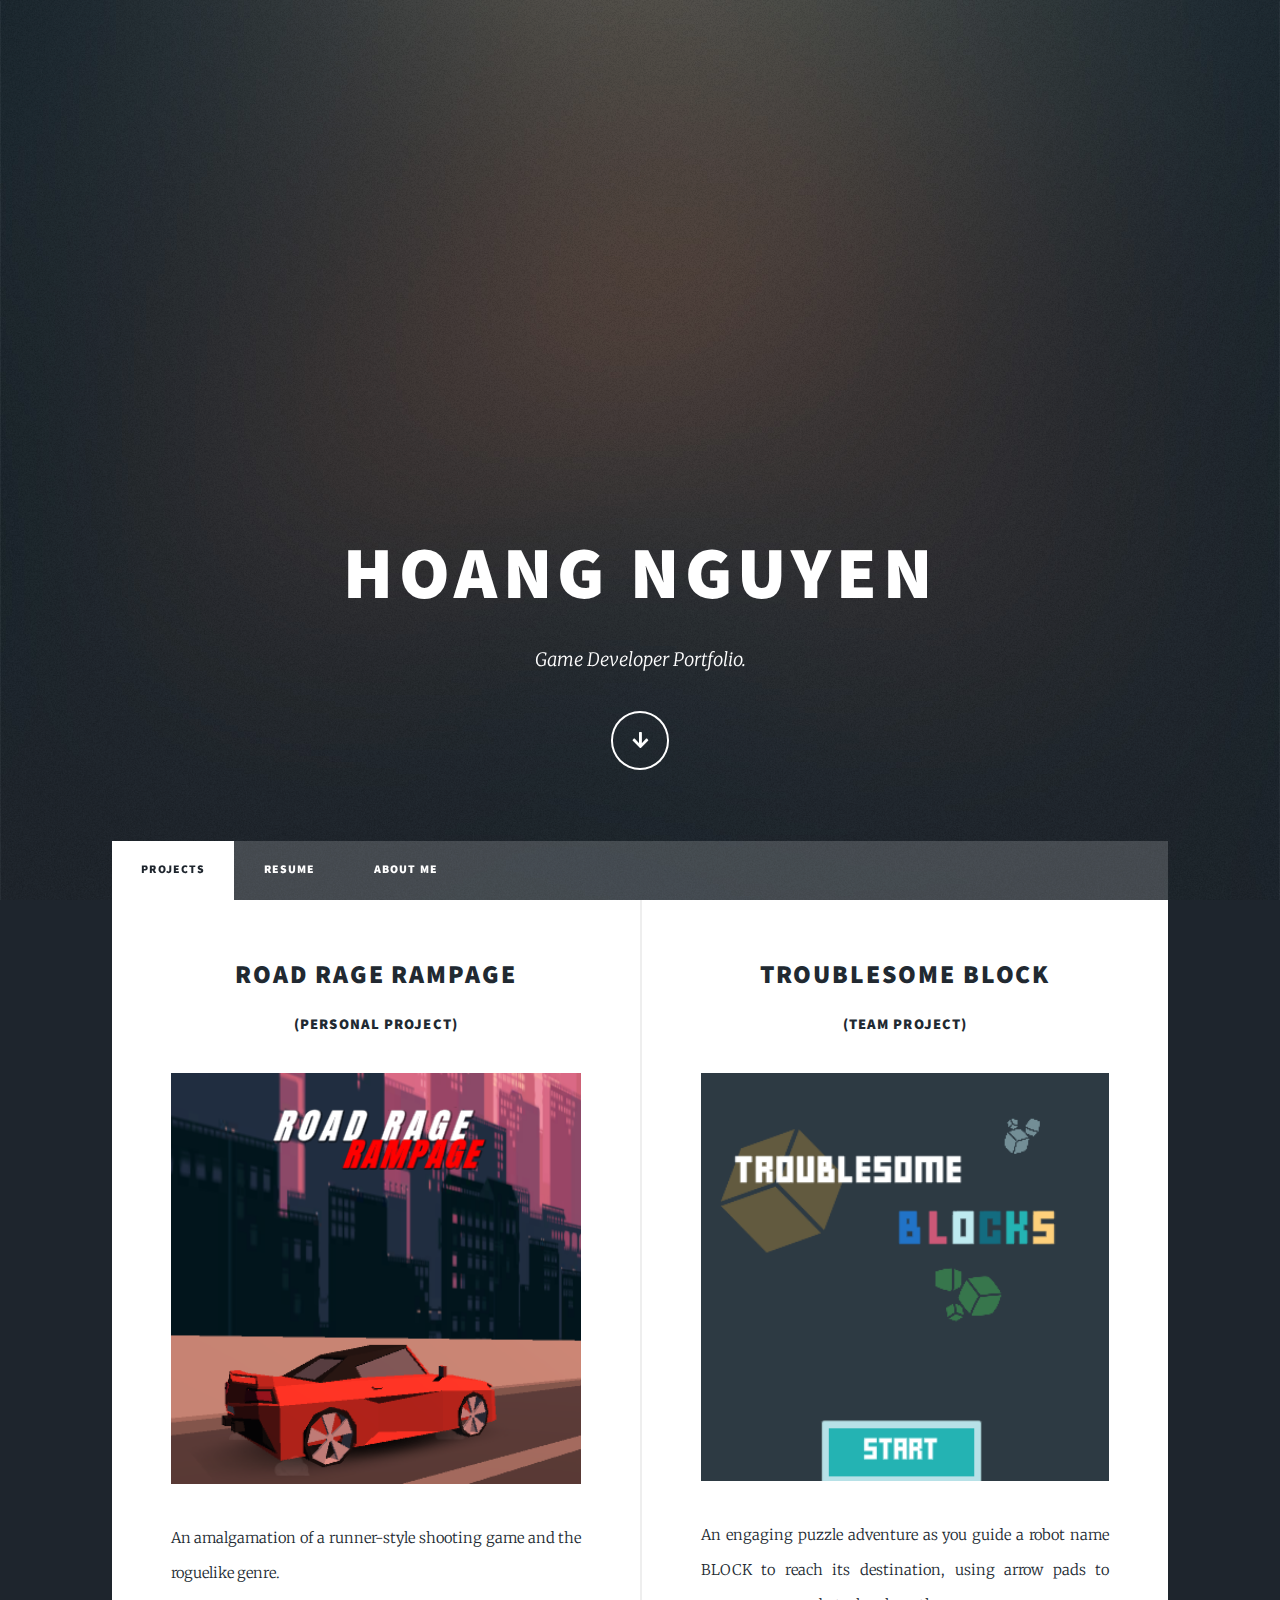
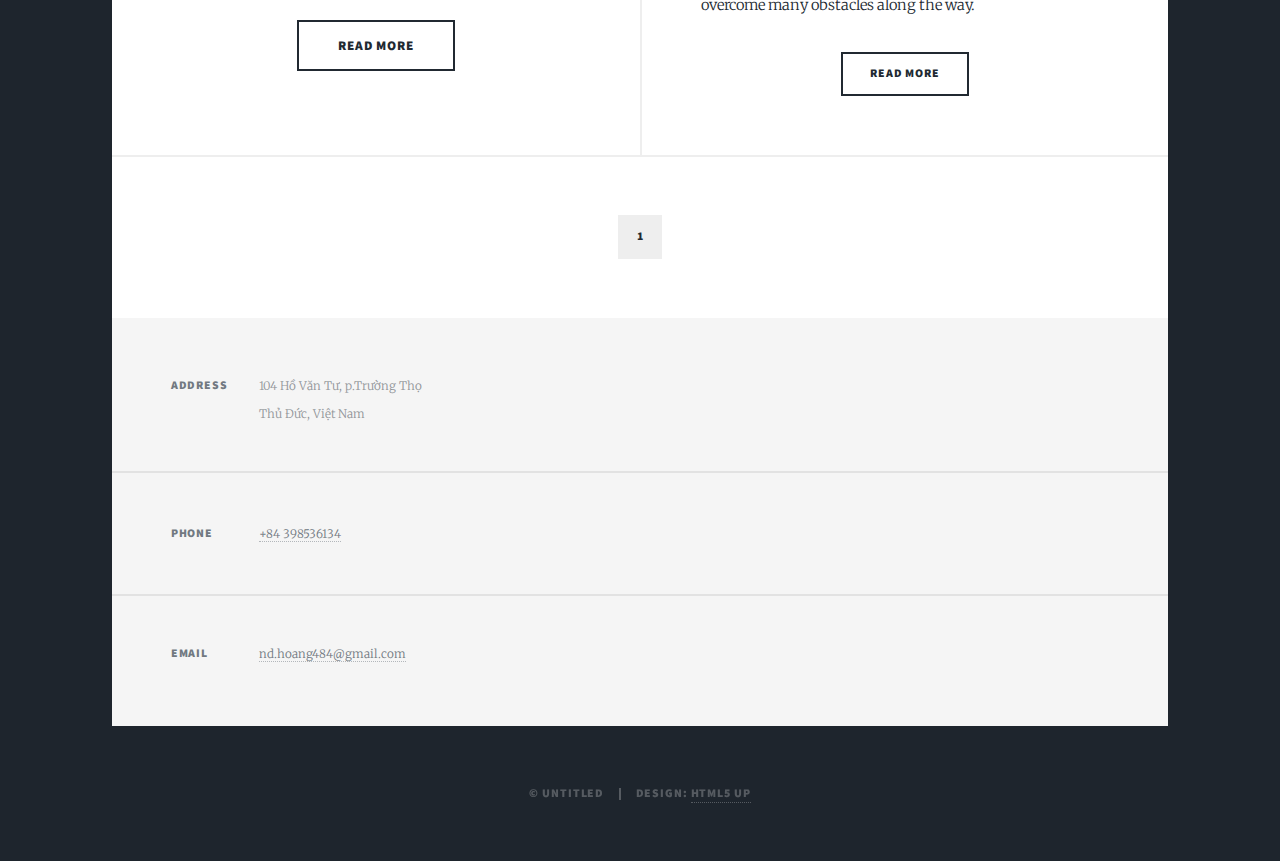
==== commit 64cb36a0: "Add files via upload" ====
--- a/index.html
+++ b/index.html
@@ -10,6 +10,7 @@
 		<meta charset="utf-8" />
 		<meta name="viewport" content="width=device-width, initial-scale=1, user-scalable=no" />
 		<link rel="stylesheet" href="assets/css/main.css" />
+		<link rel="icon" type="image/x-icon" href="images/icon.png">
 		<noscript><link rel="stylesheet" href="assets/css/noscript.css" /></noscript>
 	</head>
 	<body class="is-preload">
@@ -35,14 +36,14 @@
 					<nav id="nav">
 						<ul class="links">
 							<li class="active"><a href="index.html">Projects</a></li>
-							<li><a href="generic.html">Resume</a></li>
-							<li><a href="elements.html">About me</a></li>
+							<li><a href="resume.html">Resume</a></li>
+							<li><a href="aboutme.html">About me</a></li>
 						</ul>
 						<ul class="icons">
 							<!-- <li><a href="#" class="icon brands fa-twitter"><span class="label">Twitter</span></a></li>
 							<li><a href="#" class="icon brands fa-facebook-f"><span class="label">Facebook</span></a></li>
 							<li><a href="#" class="icon brands fa-instagram"><span class="label">Instagram</span></a></li> -->
-							<li><a href="#" class="icon brands fa-github"><span class="label">GitHub</span></a></li>
+							<!-- <li><a href="#" class="icon brands fa-github"><span class="label">GitHub</span></a></li> -->
 						</ul>
 					</nav>
 
@@ -52,11 +53,10 @@
 							<section class="posts">
 								<article>
 									<header>
-										<span class="date">March 15, 2023 to May 20, 2023</span>
 										<h2><a href="roadragerampage.html">Road Rage Rampage</a></h2>
 										<h4>(personal project)</h4>
 									</header>
-									<a class="image main"><img src="images/pic01.jpg" alt="" /></a>
+									<a href="roadragerampage.html" class="image fit"><img src="images/car/cover.png" alt="" /></a>
 									<p>An amalgamation of a runner-style shooting game and the roguelike genre.</p>
 									<ul class="actions special">
 										<li><a href="roadragerampage.html" class="button large">Read more</a></li>
@@ -65,11 +65,10 @@
 
 								<article>
 									<header>
-										<span class="date">April 22, 2017</span>
 										<h2><a href="troublesomeBlock.html">Troublesome BLOCK</a></h2>
 										<h4>(team project)</h4>
 									</header>
-									<a href="#" class="image fit"><img src="images/pic03.jpg" alt="" /></a>
+									<a href="troublesomeBlock.html" class="image fit"><img src="images/block/cover.png" alt="" /></a>
 									<p>An engaging puzzle adventure as you guide a robot name BLOCK to reach its destination, using arrow pads to overcome many obstacles along the way.</p>
 									<ul class="actions special">
 										<li><a href="troublesomeBlock.html" class="button">Read more</a></li>
@@ -111,12 +110,12 @@
 								<h3>Email</h3>
 								<p><a>nd.hoang484@gmail.com</a></p>
 							</section>
-							<section>
+							<!-- <section>
 								<h3>Social</h3>
 								<ul class="icons alt">
 									<li><a href="#" class="icon brands alt fa-github"><span class="label">GitHub</span></a></li>
 								</ul>
-							</section>
+							</section> -->
 						</section>
 					</footer>
 
--- a/assets/css/main.css
+++ b/assets/css/main.css
@@ -22,14 +22,14 @@
 
 .video-container {
 	position: relative;
-	padding-bottom: 56.25%; /* 16:9 */
+	padding-bottom: 80%; /* 16:9 */
 	height: 0;
   }
   .video-container iframe {
 	position: absolute;
 	top: 0;
 	left: 0;
-	width: 80%;
+	width: 50%;
 	height: 80%;
   }
 html, body, div, span, applet, object,
